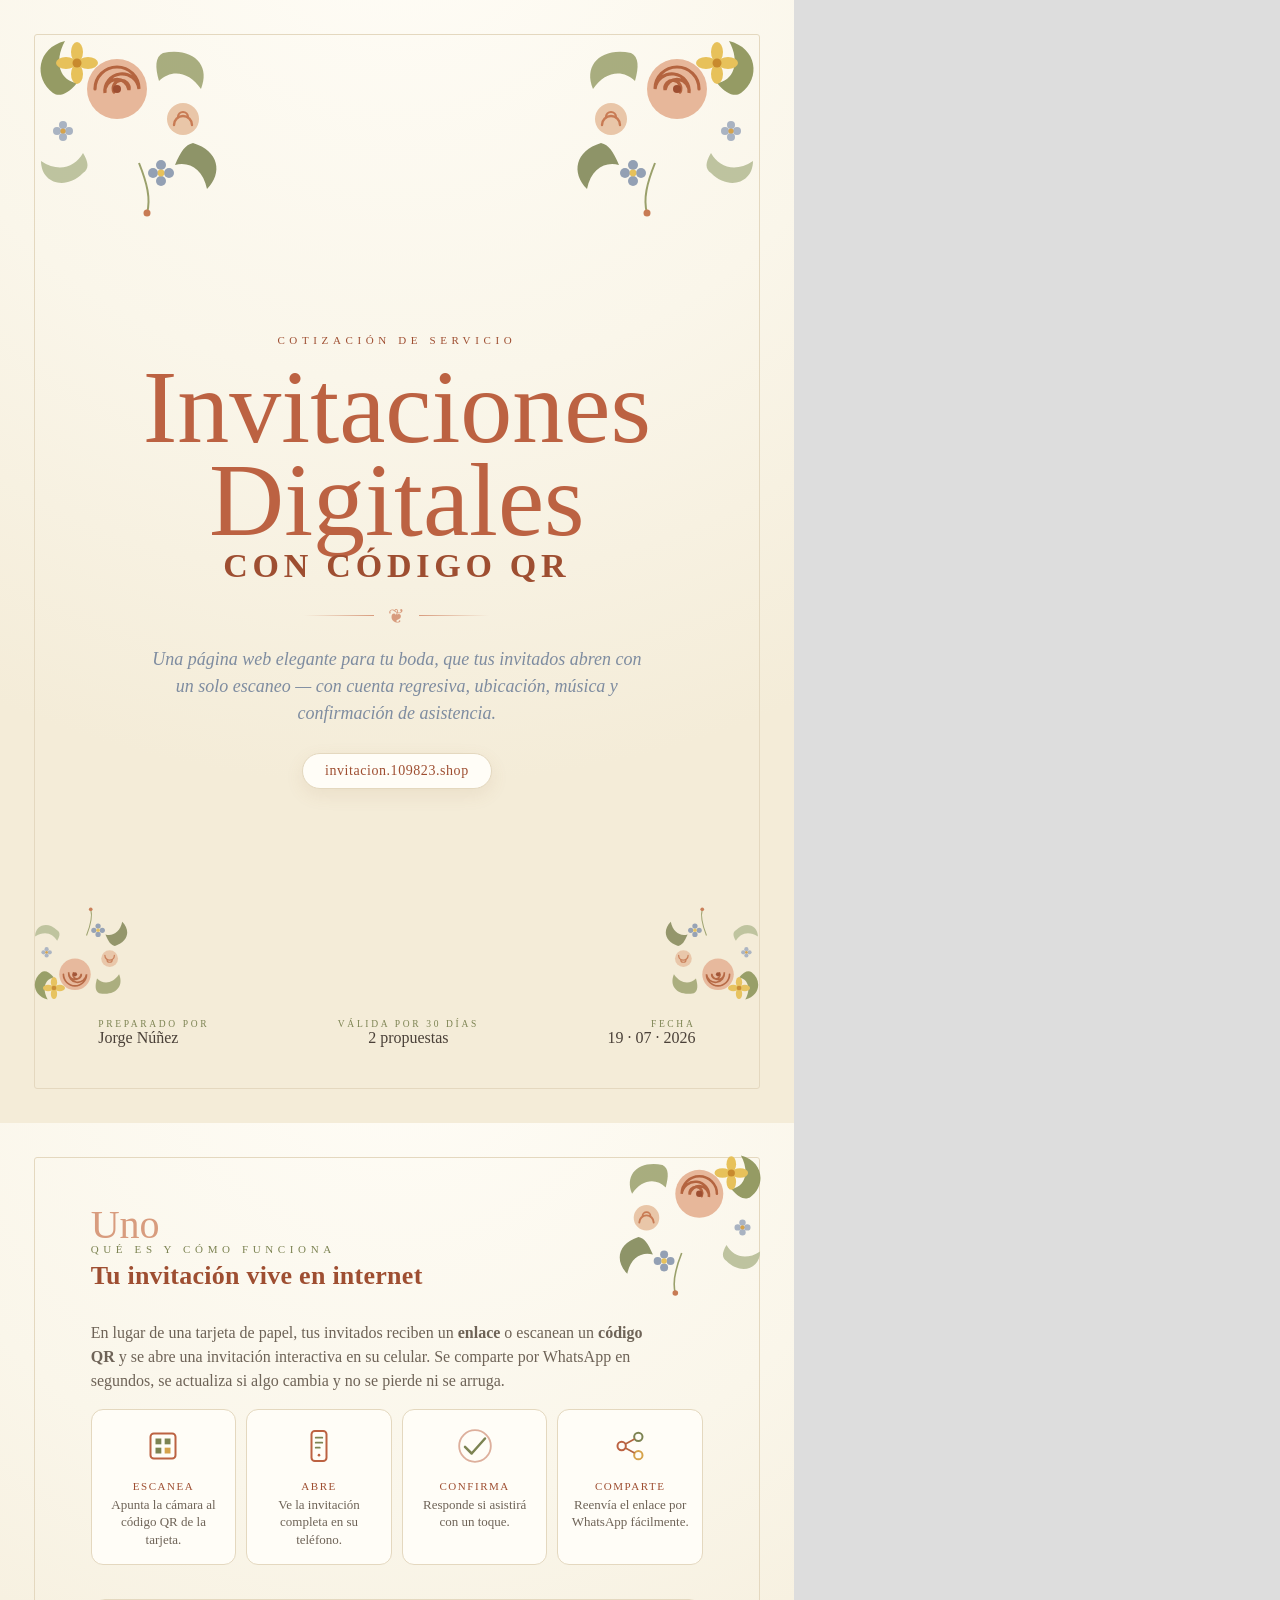
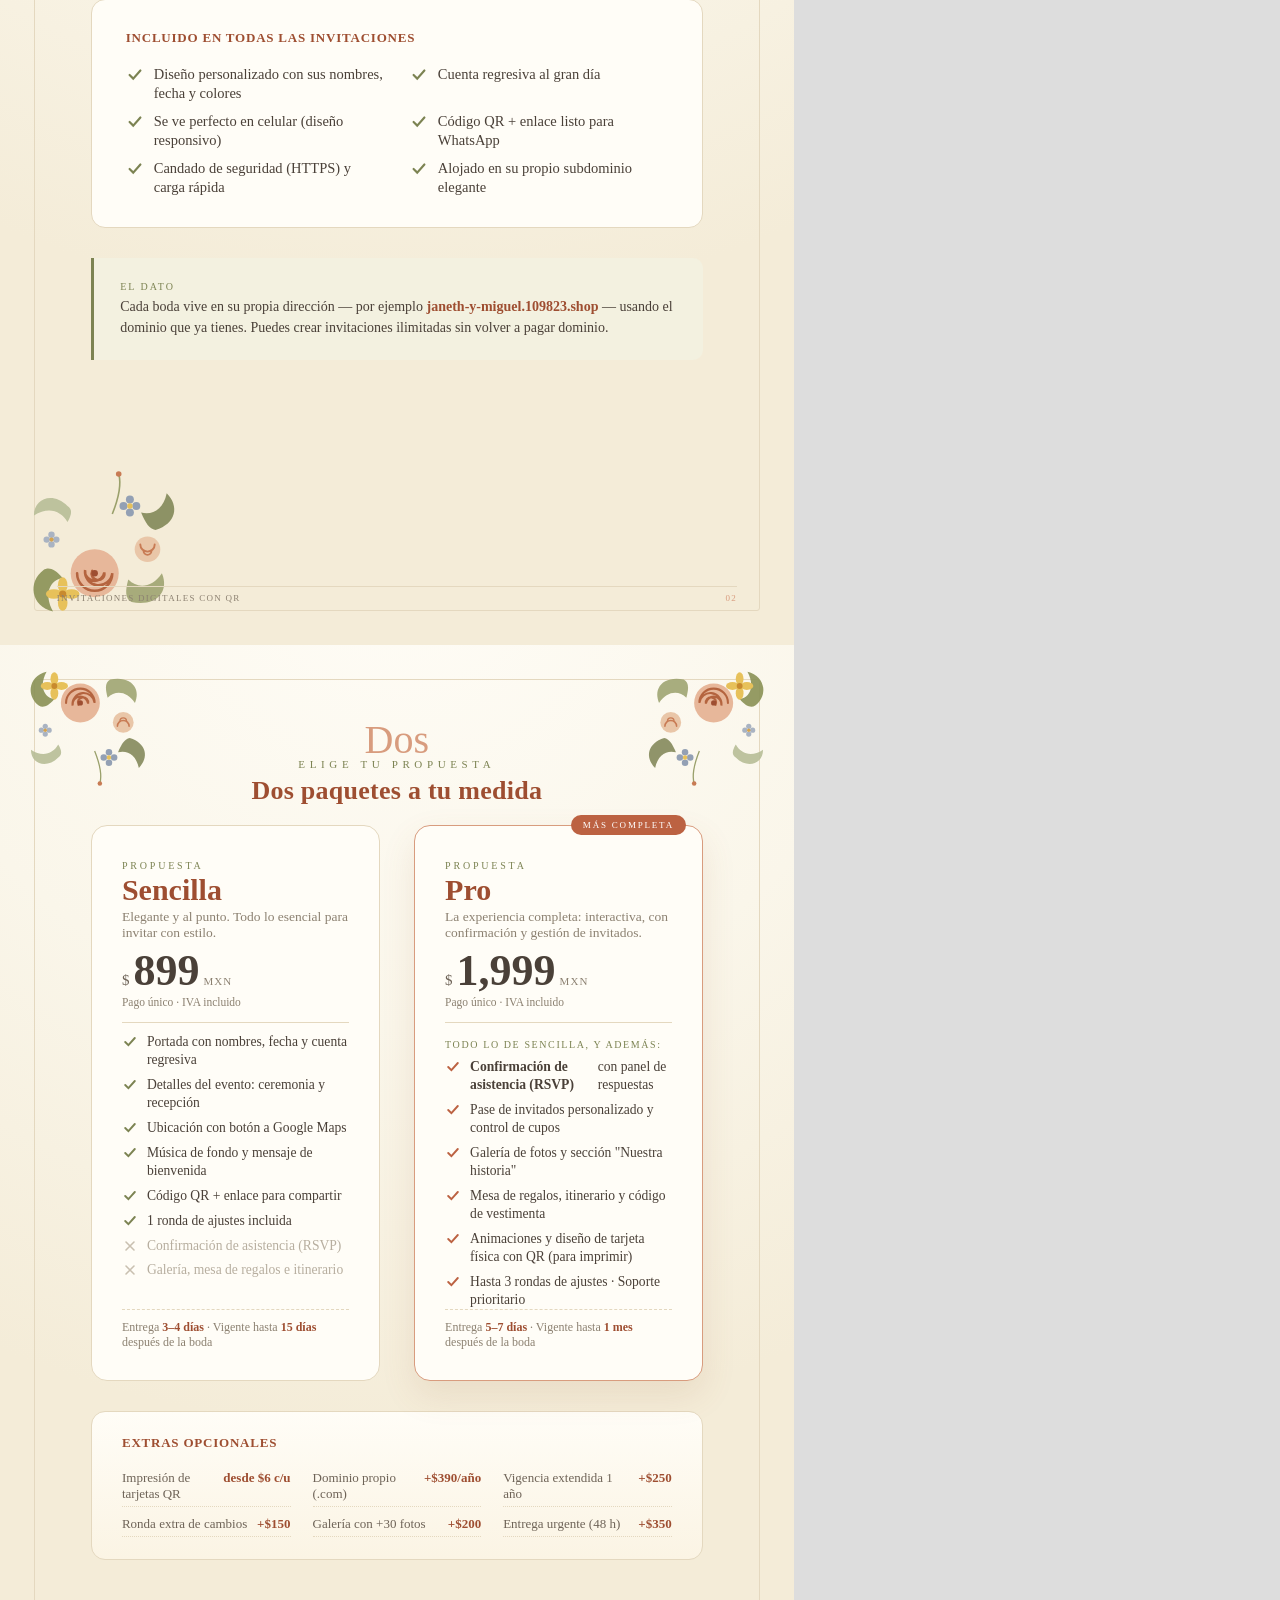
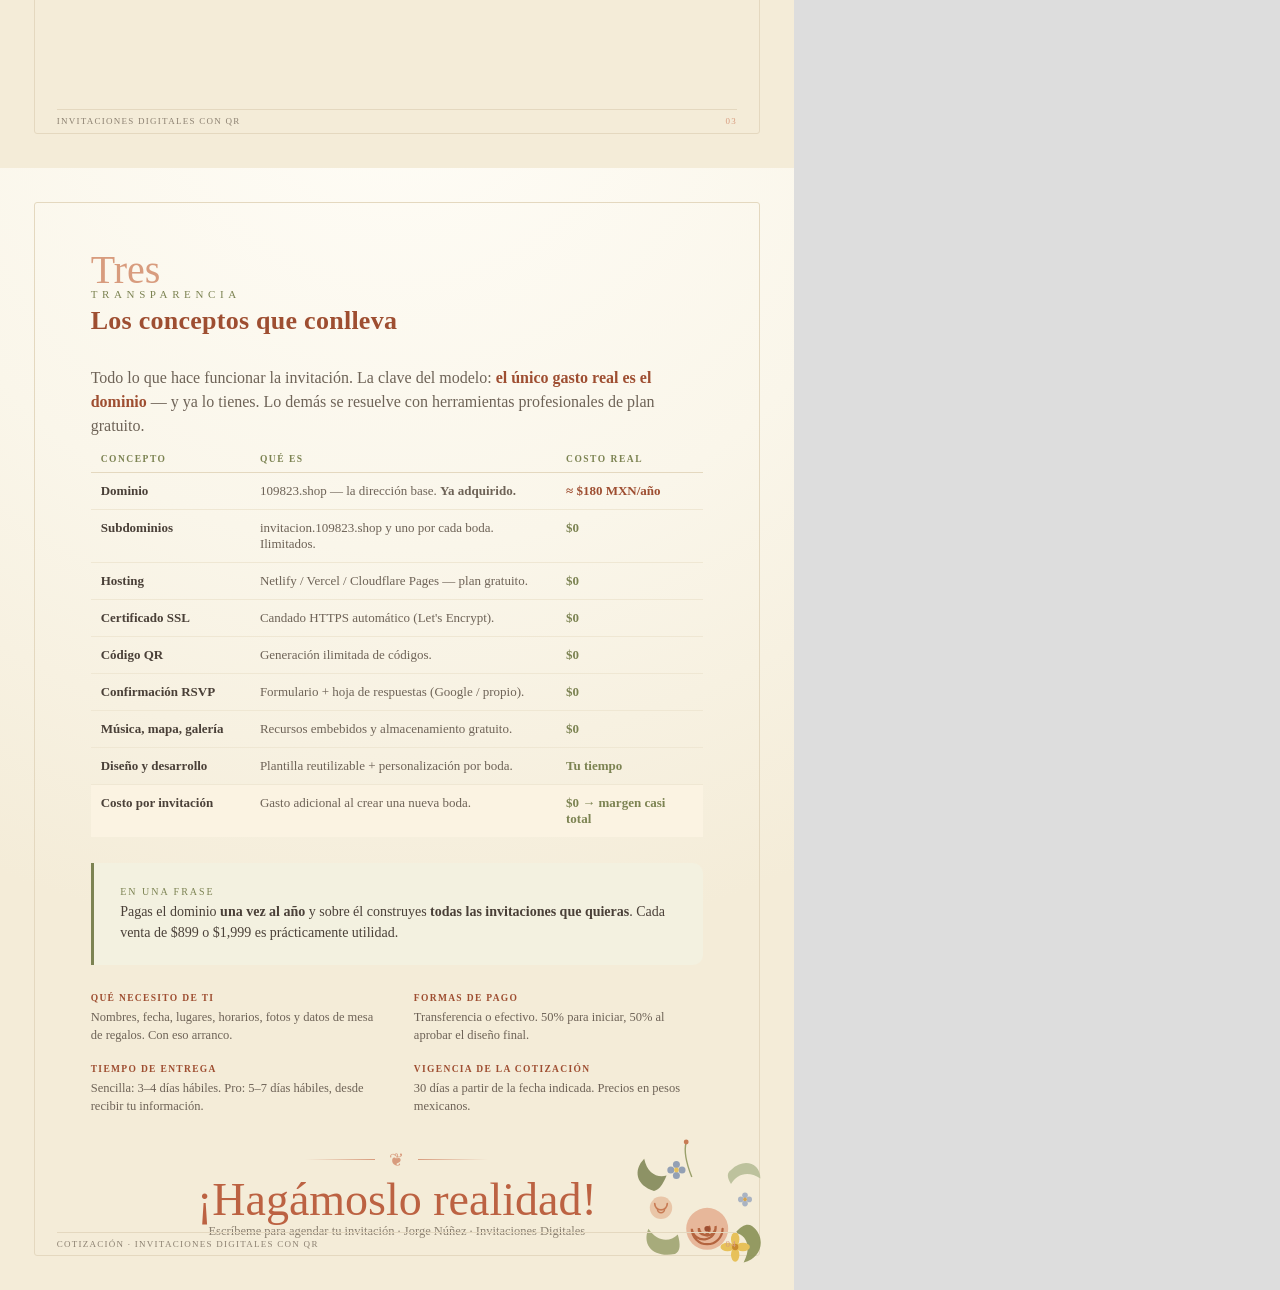
==== fuente/cotizacion.html @ 527956b0 "Cotización de invitaciones digitales con QR (propuestas Sencilla y Pro) PDF de 4 páginas con: portad" ====
<!DOCTYPE html>
<html lang="es">
<head>
<meta charset="utf-8">
<style id="faces">/*FACES*/</style>
<style>
:root{
  --cream:#FAF6EA; --cream2:#F4ECD8; --paper:#FFFDF7;
  --terra:#BC6242; --terra-d:#9E4E31; --terra-soft:#D89C7E;
  --olive:#7C8352; --olive-l:#9AA06B; --sage:#B7BE97;
  --slate:#7E8CA0; --slate-l:#A9B3C2;
  --ink:#4A4038; --ink-soft:#6E6357; --muted:#8C8171;
  --gold:#D6A34B; --line:#E4D8BF;
}
*{box-sizing:border-box; margin:0; padding:0;}
@page{size:A4; margin:0;}
html,body{background:#ddd;}
body{font-family:'Corm',serif; color:var(--ink); -webkit-print-color-adjust:exact; print-color-adjust:exact;}
.page{
  position:relative; width:210mm; height:297mm; overflow:hidden;
  background:
    radial-gradient(120% 80% at 50% -10%, #FFFDF7 0%, var(--cream) 55%, var(--cream2) 100%);
  page-break-after:always;
}
.page:last-child{page-break-after:auto;}
.frame{position:absolute; inset:9mm; border:1px solid var(--line); border-radius:3px;}
.pad{position:absolute; inset:9mm; padding:15mm 15mm;}

/* ---------- typography ---------- */
.script{font-family:'Vibes',cursive; color:var(--terra); line-height:.9;}
.eyebrow{font-family:'Eczar',serif; text-transform:uppercase; letter-spacing:.42em;
  font-size:11px; color:var(--olive); font-weight:400;}
.eyebrow.t{color:var(--terra-d);}
h1.disp{font-family:'Corm',serif; font-weight:600; color:var(--terra-d); line-height:1.02;}
h2{font-family:'Corm',serif; font-weight:600; color:var(--terra-d); font-size:26px; letter-spacing:.01em;}
h3{font-family:'Eczar',serif; font-weight:600; color:var(--ink); font-size:13px; letter-spacing:.06em; text-transform:uppercase;}
p{font-size:16px; line-height:1.5; color:var(--ink-soft);}
.small{font-size:12.5px; color:var(--muted); line-height:1.5;}
.divider{display:flex; align-items:center; justify-content:center; gap:14px; color:var(--terra-soft);}
.divider::before,.divider::after{content:""; height:1px; width:70px; background:linear-gradient(90deg,transparent,var(--terra-soft));}
.divider::after{background:linear-gradient(270deg,transparent,var(--terra-soft));}

/* ---------- cover ---------- */
.cover-inner{position:absolute; inset:0; display:flex; flex-direction:column;
  align-items:center; justify-content:center; text-align:center; padding:0 30mm;}
.url-chip{display:inline-block; font-family:'Eczar',serif; font-size:14px; letter-spacing:.04em;
  color:var(--terra-d); background:var(--paper); border:1px solid var(--line);
  border-radius:40px; padding:9px 22px; box-shadow:0 6px 18px rgba(160,110,70,.10);}
.cover-foot{position:absolute; left:0; right:0; bottom:20mm; display:flex;
  justify-content:space-between; padding:0 26mm; align-items:flex-end;}
.cover-foot .lbl{font-family:'Eczar',serif; font-size:9.5px; letter-spacing:.28em;
  text-transform:uppercase; color:var(--olive);}
.cover-foot .val{font-family:'Corm',serif; font-size:16px; color:var(--ink); font-weight:500;}

/* ---------- section header ---------- */
.hd{display:flex; flex-direction:column; gap:6px; margin-bottom:8mm;}
.hd .num{font-family:'Vibes',cursive; font-size:40px; color:var(--terra-soft); line-height:.6;}

/* steps */
.steps{display:grid; grid-template-columns:repeat(4,1fr); gap:10px; margin-top:4mm;}
.step{background:var(--paper); border:1px solid var(--line); border-radius:12px; padding:16px 12px; text-align:center;}
.step .ic{width:40px;height:40px;margin:0 auto 10px;}
.step .st{font-family:'Eczar',serif; font-size:11px; letter-spacing:.14em; text-transform:uppercase; color:var(--terra-d); margin-bottom:4px;}
.step .sd{font-size:13px; color:var(--ink-soft); line-height:1.35;}

/* feature list */
.always{margin-top:9mm; background:var(--paper); border:1px solid var(--line); border-radius:14px; padding:8mm 9mm;}
.chips{display:grid; grid-template-columns:1fr 1fr; gap:9px 26px; margin-top:5mm;}
.chip{display:flex; gap:10px; align-items:flex-start; font-size:14.5px; color:var(--ink); line-height:1.3;}
.tick{flex:0 0 auto; width:18px; height:18px; margin-top:1px;}

/* ---------- packages ---------- */
.cards{display:grid; grid-template-columns:1fr 1fr; gap:9mm; margin-top:2mm;}
.card{position:relative; background:var(--paper); border:1px solid var(--line); border-radius:16px;
  padding:9mm 8mm 8mm; display:flex; flex-direction:column;}
.card.pro{border-color:var(--terra-soft); box-shadow:0 14px 34px rgba(160,100,60,.12);}
.badge{position:absolute; top:-11px; right:16px; font-family:'Eczar',serif; font-size:9px;
  letter-spacing:.2em; text-transform:uppercase; color:#fff; background:var(--terra);
  padding:5px 12px; border-radius:20px;}
.card .kite{font-family:'Eczar',serif; font-size:10px; letter-spacing:.28em; text-transform:uppercase; color:var(--olive);}
.card .name{font-family:'Corm',serif; font-weight:600; font-size:30px; color:var(--terra-d); margin:2px 0 2px;}
.card .tag{font-size:13.5px; color:var(--muted); min-height:34px;}
.price{display:flex; align-items:baseline; gap:4px; margin:6px 0 3px;}
.price .cur{font-family:'Eczar',serif; font-size:15px; color:var(--ink-soft);}
.price .amt{font-family:'Corm',serif; font-weight:600; font-size:44px; color:var(--ink); line-height:1;}
.price .mx{font-family:'Eczar',serif; font-size:11px; color:var(--muted); letter-spacing:.1em;}
.price-note{font-size:11.5px; color:var(--muted); margin-bottom:8px;}
.hr{height:1px; background:var(--line); margin:6px 0 10px;}
.feat{list-style:none; display:flex; flex-direction:column; gap:7px;}
.feat li{display:flex; gap:9px; font-size:13.6px; color:var(--ink); line-height:1.32; align-items:flex-start;}
.feat li .tick{width:16px;height:16px;margin-top:1px;}
.feat li.dim{color:#B7AE9F;}
.feat li.head{font-family:'Eczar',serif; font-size:10px; letter-spacing:.16em; text-transform:uppercase;
  color:var(--olive); margin-top:5px; display:block;}
.deliver{margin-top:auto; padding-top:10px; font-size:12px; color:var(--muted); border-top:1px dashed var(--line);}
.deliver b{color:var(--terra-d); font-weight:600;}

/* extras */
.extras{margin-top:8mm; background:linear-gradient(180deg,var(--paper),#FBF4E4);
  border:1px solid var(--line); border-radius:14px; padding:6mm 8mm;}
.extras-grid{display:grid; grid-template-columns:repeat(3,1fr); gap:5px 22px; margin-top:4mm;}
.ex{display:flex; justify-content:space-between; gap:8px; font-size:13px; padding:4px 0; border-bottom:1px dotted var(--line);}
.ex span{color:var(--ink-soft);} .ex b{color:var(--terra-d); font-weight:600; white-space:nowrap;}

/* ---------- cost table ---------- */
.tbl{width:100%; border-collapse:collapse; margin-top:4mm; font-size:13px;}
.tbl th{font-family:'Eczar',serif; font-size:9.5px; letter-spacing:.16em; text-transform:uppercase;
  color:var(--olive); text-align:left; padding:0 10px 8px; border-bottom:1.5px solid var(--line);}
.tbl td{padding:10px; border-bottom:1px solid #EFE7D3; vertical-align:top; color:var(--ink-soft);}
.tbl td.c{color:var(--ink); font-family:'Corm',serif; font-weight:600;}
.tbl .free{color:var(--olive); font-weight:600;}
.tbl .cost{color:var(--terra-d); font-weight:600;}
.tbl tr:last-child td{border-bottom:none;}
.tbl tr.total td{border-top:1.5px solid var(--terra-soft); background:#FBF3E2;}

.callout{margin-top:7mm; background:#F3F1E0; border-left:3px solid var(--olive); border-radius:0 10px 10px 0;
  padding:6mm 7mm;}
.callout .k{font-family:'Eczar',serif; font-size:10px; letter-spacing:.2em; text-transform:uppercase; color:var(--olive); margin-bottom:4px;}
.callout p{font-size:14px; color:var(--ink);}

.terms{display:grid; grid-template-columns:1fr 1fr; gap:5mm 9mm; margin-top:7mm;}
.term{font-size:12.5px; color:var(--ink-soft); line-height:1.45;}
.term b{font-family:'Eczar',serif; font-size:9.5px; letter-spacing:.14em; text-transform:uppercase; color:var(--terra-d); display:block; margin-bottom:2px;}

.foot{position:absolute; left:15mm; right:15mm; bottom:11mm; display:flex; justify-content:space-between;
  align-items:center; border-top:1px solid var(--line); padding-top:6px;
  font-family:'Eczar',serif; font-size:9px; letter-spacing:.14em; text-transform:uppercase; color:var(--muted);}
.pagenum{color:var(--terra-soft);}
</style>
</head>
<body>

<!-- ============ SVG DEFS (florals) ============ -->
<svg width="0" height="0" style="position:absolute"><defs>
  <g id="cluster">
    <!-- leaves -->
    <path d="M10 70 C-10 55 -6 25 22 18 C10 40 18 58 34 60 C24 72 16 74 10 70Z" fill="#8A9256" opacity=".9"/>
    <path d="M120 30 C150 24 168 42 158 66 C146 48 128 46 116 58 C112 44 112 34 120 30Z" fill="#9AA06B" opacity=".85"/>
    <path d="M150 120 C176 128 180 150 164 166 C160 146 146 138 132 142 C138 128 142 122 150 120Z" fill="#7C8352" opacity=".85"/>
    <path d="M40 150 C22 168 -2 160 -2 138 C16 150 32 144 40 130 C46 140 46 146 40 150Z" fill="#B7BE97" opacity=".9"/>
    <!-- terracotta rose (spiral) -->
    <g transform="translate(74 66)">
      <circle r="30" fill="#E7B79A"/>
      <path d="M0 0 m-22 0 a22 22 0 1 1 44 0 a17 17 0 1 0 -34 4 a12 12 0 1 1 24 -3 a8 8 0 1 0 -15 2"
        fill="none" stroke="#B4643F" stroke-width="3.2" stroke-linecap="round"/>
      <circle r="4" fill="#9E4E31"/>
    </g>
    <!-- peach bud -->
    <g transform="translate(140 96)">
      <circle r="16" fill="#E9C6A8"/>
      <path d="M-9 6 a9 9 0 0 1 18 0" fill="none" stroke="#C87B54" stroke-width="2.4" stroke-linecap="round"/>
      <path d="M-5 -2 a5 5 0 0 1 10 0" fill="none" stroke="#C87B54" stroke-width="2.2" stroke-linecap="round"/>
    </g>
    <!-- small yellow blossom -->
    <g transform="translate(34 40)">
      <g fill="#E7C15A">
        <ellipse rx="6" ry="10" cy="-11"/><ellipse rx="6" ry="10" cy="11"/>
        <ellipse rx="10" ry="6" cx="-11"/><ellipse rx="10" ry="6" cx="11"/>
      </g><circle r="4.5" fill="#C88A2E"/>
    </g>
    <!-- slate-blue forget-me-nots -->
    <g transform="translate(118 150)" fill="#93A0B4">
      <circle r="5" cx="-8"/><circle r="5" cx="8"/><circle r="5" cy="-8"/><circle r="5" cy="8"/>
      <circle r="3.4" fill="#E7C15A"/>
    </g>
    <g transform="translate(20 108)" fill="#A9B3C2">
      <circle r="4" cx="-6"/><circle r="4" cx="6"/><circle r="4" cy="-6"/><circle r="4" cy="6"/>
      <circle r="2.6" fill="#D6A34B"/>
    </g>
    <!-- sprig -->
    <path d="M96 140 C104 160 108 176 104 190" fill="none" stroke="#9AA06B" stroke-width="2"/>
    <circle cx="104" cy="190" r="3.5" fill="#C87B54"/>
  </g>
</defs></svg>

<!-- ================= PAGE 1 : COVER ================= -->
<div class="page">
  <div class="frame"></div>
  <!-- corner clusters -->
  <svg style="position:absolute; top:6mm; left:6mm" width="230" height="200" viewBox="0 0 190 200"><use href="#cluster"/></svg>
  <svg style="position:absolute; top:6mm; right:6mm; transform:scaleX(-1)" width="230" height="200" viewBox="0 0 190 200"><use href="#cluster"/></svg>
  <svg style="position:absolute; bottom:30mm; left:7mm; transform:scaleY(-1)" width="120" height="105" viewBox="0 0 190 200" opacity=".95"><use href="#cluster"/></svg>
  <svg style="position:absolute; bottom:30mm; right:7mm; transform:scale(-1,-1)" width="120" height="105" viewBox="0 0 190 200" opacity=".95"><use href="#cluster"/></svg>

  <div class="cover-inner">
    <div class="eyebrow t">Cotización de Servicio</div>
    <div style="height:14px"></div>
    <div class="script" style="font-size:104px">Invitaciones Digitales</div>
    <h1 class="disp" style="font-size:34px; letter-spacing:.14em; margin-top:2px">CON CÓDIGO&nbsp;QR</h1>
    <div style="height:20px"></div>
    <div class="divider"><span style="font-size:20px">❦</span></div>
    <div style="height:18px"></div>
    <p style="max-width:135mm; font-size:18px; color:var(--slate); font-style:italic">
      Una página web elegante para tu boda, que tus invitados abren con un solo
      escaneo — con cuenta regresiva, ubicación, música y confirmación de asistencia.</p>
    <div style="height:26px"></div>
    <div class="url-chip">invitacion.109823.shop</div>
  </div>

  <div class="cover-foot">
    <div>
      <div class="lbl">Preparado por</div>
      <div class="val">Jorge Núñez</div>
    </div>
    <div style="text-align:center">
      <div class="lbl">Válida por 30 días</div>
      <div class="val">2 propuestas</div>
    </div>
    <div style="text-align:right">
      <div class="lbl">Fecha</div>
      <div class="val">19 · 07 · 2026</div>
    </div>
  </div>
</div>

<!-- ================= PAGE 2 : QUÉ ES / CÓMO FUNCIONA ================= -->
<div class="page">
  <div class="frame"></div>
  <svg style="position:absolute; top:5mm; right:5mm; transform:scaleX(-1)" width="185" height="160" viewBox="0 0 190 200"><use href="#cluster"/></svg>
  <svg style="position:absolute; bottom:5mm; left:5mm; transform:scaleY(-1)" width="185" height="160" viewBox="0 0 190 200"><use href="#cluster"/></svg>
  <div class="pad">
    <div class="hd">
      <span class="num">Uno</span>
      <div class="eyebrow">Qué es y cómo funciona</div>
      <h2>Tu invitación vive en internet</h2>
    </div>
    <p style="max-width:150mm">
      En lugar de una tarjeta de papel, tus invitados reciben un <b>enlace</b> o escanean un
      <b>código QR</b> y se abre una invitación interactiva en su celular. Se comparte por WhatsApp
      en segundos, se actualiza si algo cambia y no se pierde ni se arruga.</p>

    <div class="steps">
      <div class="step">
        <svg class="ic" viewBox="0 0 48 48" fill="none"><rect x="9" y="9" width="30" height="30" rx="4" stroke="#BC6242" stroke-width="2.4"/><rect x="15" y="15" width="7" height="7" fill="#7C8352"/><rect x="26" y="15" width="7" height="7" fill="#7C8352"/><rect x="15" y="26" width="7" height="7" fill="#7C8352"/><rect x="26" y="26" width="7" height="7" fill="#D6A34B"/></svg>
        <div class="st">Escanea</div>
        <div class="sd">Apunta la cámara al código QR de la tarjeta.</div>
      </div>
      <div class="step">
        <svg class="ic" viewBox="0 0 48 48" fill="none"><rect x="15" y="6" width="18" height="36" rx="4" stroke="#BC6242" stroke-width="2.4"/><path d="M20 14h8M20 20h8M20 26h5" stroke="#7C8352" stroke-width="2" stroke-linecap="round"/><circle cx="24" cy="35" r="1.6" fill="#BC6242"/></svg>
        <div class="st">Abre</div>
        <div class="sd">Ve la invitación completa en su teléfono.</div>
      </div>
      <div class="step">
        <svg class="ic" viewBox="0 0 48 48" fill="none"><path d="M12 25l8 8 16-18" stroke="#7C8352" stroke-width="3" stroke-linecap="round" stroke-linejoin="round"/><circle cx="24" cy="24" r="19" stroke="#BC6242" stroke-width="2.2" opacity=".5"/></svg>
        <div class="st">Confirma</div>
        <div class="sd">Responde si asistirá con un toque.</div>
      </div>
      <div class="step">
        <svg class="ic" viewBox="0 0 48 48" fill="none"><circle cx="14" cy="24" r="5" stroke="#BC6242" stroke-width="2.4"/><circle cx="34" cy="13" r="5" stroke="#7C8352" stroke-width="2.4"/><circle cx="34" cy="35" r="5" stroke="#D6A34B" stroke-width="2.4"/><path d="M18.5 21.5l11-6M18.5 26.5l11 6" stroke="#B4643F" stroke-width="2"/></svg>
        <div class="st">Comparte</div>
        <div class="sd">Reenvía el enlace por WhatsApp fácilmente.</div>
      </div>
    </div>

    <div class="always">
      <h3 style="color:var(--terra-d)">Incluido en todas las invitaciones</h3>
      <div class="chips">
        <div class="chip"><svg class="tick" viewBox="0 0 20 20"><path d="M4 10l4 4 8-9" stroke="#7C8352" stroke-width="2.4" fill="none" stroke-linecap="round"/></svg>Diseño personalizado con sus nombres, fecha y colores</div>
        <div class="chip"><svg class="tick" viewBox="0 0 20 20"><path d="M4 10l4 4 8-9" stroke="#7C8352" stroke-width="2.4" fill="none" stroke-linecap="round"/></svg>Cuenta regresiva al gran día</div>
        <div class="chip"><svg class="tick" viewBox="0 0 20 20"><path d="M4 10l4 4 8-9" stroke="#7C8352" stroke-width="2.4" fill="none" stroke-linecap="round"/></svg>Se ve perfecto en celular (diseño responsivo)</div>
        <div class="chip"><svg class="tick" viewBox="0 0 20 20"><path d="M4 10l4 4 8-9" stroke="#7C8352" stroke-width="2.4" fill="none" stroke-linecap="round"/></svg>Código QR + enlace listo para WhatsApp</div>
        <div class="chip"><svg class="tick" viewBox="0 0 20 20"><path d="M4 10l4 4 8-9" stroke="#7C8352" stroke-width="2.4" fill="none" stroke-linecap="round"/></svg>Candado de seguridad (HTTPS) y carga rápida</div>
        <div class="chip"><svg class="tick" viewBox="0 0 20 20"><path d="M4 10l4 4 8-9" stroke="#7C8352" stroke-width="2.4" fill="none" stroke-linecap="round"/></svg>Alojado en su propio subdominio elegante</div>
      </div>
    </div>

    <div class="callout" style="margin-top:8mm">
      <div class="k">El dato</div>
      <p>Cada boda vive en su propia dirección — por ejemplo
      <b style="color:var(--terra-d)">janeth-y-miguel.109823.shop</b> — usando el dominio que ya tienes.
      Puedes crear invitaciones ilimitadas sin volver a pagar dominio.</p>
    </div>
  </div>
  <div class="foot"><span>Invitaciones Digitales con QR</span><span class="pagenum">02</span></div>
</div>

<!-- ================= PAGE 3 : PAQUETES ================= -->
<div class="page">
  <div class="frame"></div>
  <svg style="position:absolute; top:4mm; left:5mm" width="150" height="130" viewBox="0 0 190 200"><use href="#cluster"/></svg>
  <svg style="position:absolute; top:4mm; right:5mm; transform:scaleX(-1)" width="150" height="130" viewBox="0 0 190 200"><use href="#cluster"/></svg>
  <div class="pad" style="padding-top:13mm">
    <div class="hd" style="text-align:center; align-items:center; margin-bottom:5mm">
      <span class="num">Dos</span>
      <div class="eyebrow">Elige tu propuesta</div>
      <h2>Dos paquetes a tu medida</h2>
    </div>

    <div class="cards">
      <!-- SENCILLA -->
      <div class="card">
        <div class="kite">Propuesta</div>
        <div class="name">Sencilla</div>
        <div class="tag">Elegante y al punto. Todo lo esencial para invitar con estilo.</div>
        <div class="price"><span class="cur">$</span><span class="amt">899</span><span class="mx">MXN</span></div>
        <div class="price-note">Pago único · IVA incluido</div>
        <div class="hr"></div>
        <ul class="feat">
          <li><svg class="tick" viewBox="0 0 20 20"><path d="M4 10l4 4 8-9" stroke="#7C8352" stroke-width="2.4" fill="none" stroke-linecap="round"/></svg>Portada con nombres, fecha y cuenta regresiva</li>
          <li><svg class="tick" viewBox="0 0 20 20"><path d="M4 10l4 4 8-9" stroke="#7C8352" stroke-width="2.4" fill="none" stroke-linecap="round"/></svg>Detalles del evento: ceremonia y recepción</li>
          <li><svg class="tick" viewBox="0 0 20 20"><path d="M4 10l4 4 8-9" stroke="#7C8352" stroke-width="2.4" fill="none" stroke-linecap="round"/></svg>Ubicación con botón a Google Maps</li>
          <li><svg class="tick" viewBox="0 0 20 20"><path d="M4 10l4 4 8-9" stroke="#7C8352" stroke-width="2.4" fill="none" stroke-linecap="round"/></svg>Música de fondo y mensaje de bienvenida</li>
          <li><svg class="tick" viewBox="0 0 20 20"><path d="M4 10l4 4 8-9" stroke="#7C8352" stroke-width="2.4" fill="none" stroke-linecap="round"/></svg>Código QR + enlace para compartir</li>
          <li><svg class="tick" viewBox="0 0 20 20"><path d="M4 10l4 4 8-9" stroke="#7C8352" stroke-width="2.4" fill="none" stroke-linecap="round"/></svg>1 ronda de ajustes incluida</li>
          <li class="dim"><svg class="tick" viewBox="0 0 20 20"><path d="M5 5l10 10M15 5L5 15" stroke="#C9C0B0" stroke-width="2" stroke-linecap="round"/></svg>Confirmación de asistencia (RSVP)</li>
          <li class="dim"><svg class="tick" viewBox="0 0 20 20"><path d="M5 5l10 10M15 5L5 15" stroke="#C9C0B0" stroke-width="2" stroke-linecap="round"/></svg>Galería, mesa de regalos e itinerario</li>
        </ul>
        <div class="deliver">Entrega <b>3–4 días</b> · Vigente hasta <b>15 días</b> después de la boda</div>
      </div>

      <!-- PRO -->
      <div class="card pro">
        <div class="badge">Más completa</div>
        <div class="kite">Propuesta</div>
        <div class="name">Pro</div>
        <div class="tag">La experiencia completa: interactiva, con confirmación y gestión de invitados.</div>
        <div class="price"><span class="cur">$</span><span class="amt">1,999</span><span class="mx">MXN</span></div>
        <div class="price-note">Pago único · IVA incluido</div>
        <div class="hr"></div>
        <ul class="feat">
          <li class="head">Todo lo de Sencilla, y además:</li>
          <li><svg class="tick" viewBox="0 0 20 20"><path d="M4 10l4 4 8-9" stroke="#BC6242" stroke-width="2.4" fill="none" stroke-linecap="round"/></svg><b>Confirmación de asistencia (RSVP)</b> con panel de respuestas</li>
          <li><svg class="tick" viewBox="0 0 20 20"><path d="M4 10l4 4 8-9" stroke="#BC6242" stroke-width="2.4" fill="none" stroke-linecap="round"/></svg>Pase de invitados personalizado y control de cupos</li>
          <li><svg class="tick" viewBox="0 0 20 20"><path d="M4 10l4 4 8-9" stroke="#BC6242" stroke-width="2.4" fill="none" stroke-linecap="round"/></svg>Galería de fotos y sección "Nuestra historia"</li>
          <li><svg class="tick" viewBox="0 0 20 20"><path d="M4 10l4 4 8-9" stroke="#BC6242" stroke-width="2.4" fill="none" stroke-linecap="round"/></svg>Mesa de regalos, itinerario y código de vestimenta</li>
          <li><svg class="tick" viewBox="0 0 20 20"><path d="M4 10l4 4 8-9" stroke="#BC6242" stroke-width="2.4" fill="none" stroke-linecap="round"/></svg>Animaciones y diseño de tarjeta física con QR (para imprimir)</li>
          <li><svg class="tick" viewBox="0 0 20 20"><path d="M4 10l4 4 8-9" stroke="#BC6242" stroke-width="2.4" fill="none" stroke-linecap="round"/></svg>Hasta 3 rondas de ajustes · Soporte prioritario</li>
        </ul>
        <div class="deliver">Entrega <b>5–7 días</b> · Vigente hasta <b>1 mes</b> después de la boda</div>
      </div>
    </div>

    <div class="extras">
      <h3 style="color:var(--terra-d)">Extras opcionales</h3>
      <div class="extras-grid">
        <div class="ex"><span>Impresión de tarjetas QR</span><b>desde $6 c/u</b></div>
        <div class="ex"><span>Dominio propio (.com)</span><b>+$390/año</b></div>
        <div class="ex"><span>Vigencia extendida 1 año</span><b>+$250</b></div>
        <div class="ex"><span>Ronda extra de cambios</span><b>+$150</b></div>
        <div class="ex"><span>Galería con +30 fotos</span><b>+$200</b></div>
        <div class="ex"><span>Entrega urgente (48 h)</span><b>+$350</b></div>
      </div>
    </div>
  </div>
  <div class="foot"><span>Invitaciones Digitales con QR</span><span class="pagenum">03</span></div>
</div>

<!-- ================= PAGE 4 : CONCEPTOS / COSTOS + CONDICIONES ================= -->
<div class="page">
  <div class="frame"></div>
  <svg style="position:absolute; bottom:4mm; right:5mm; transform:scale(-1,-1)" width="165" height="140" viewBox="0 0 190 200"><use href="#cluster"/></svg>
  <div class="pad">
    <div class="hd">
      <span class="num">Tres</span>
      <div class="eyebrow">Transparencia</div>
      <h2>Los conceptos que conlleva</h2>
    </div>
    <p style="max-width:155mm; margin-bottom:2mm">
      Todo lo que hace funcionar la invitación. La clave del modelo:
      <b style="color:var(--terra-d)">el único gasto real es el dominio</b> — y ya lo tienes.
      Lo demás se resuelve con herramientas profesionales de plan gratuito.</p>

    <table class="tbl">
      <thead><tr><th style="width:26%">Concepto</th><th style="width:50%">Qué es</th><th style="width:24%">Costo real</th></tr></thead>
      <tbody>
        <tr><td class="c">Dominio</td><td>109823.shop — la dirección base. <b>Ya adquirido.</b></td><td class="cost">≈ $180 MXN/año</td></tr>
        <tr><td class="c">Subdominios</td><td>invitacion.109823.shop y uno por cada boda. Ilimitados.</td><td class="free">$0</td></tr>
        <tr><td class="c">Hosting</td><td>Netlify / Vercel / Cloudflare Pages — plan gratuito.</td><td class="free">$0</td></tr>
        <tr><td class="c">Certificado SSL</td><td>Candado HTTPS automático (Let's Encrypt).</td><td class="free">$0</td></tr>
        <tr><td class="c">Código QR</td><td>Generación ilimitada de códigos.</td><td class="free">$0</td></tr>
        <tr><td class="c">Confirmación RSVP</td><td>Formulario + hoja de respuestas (Google / propio).</td><td class="free">$0</td></tr>
        <tr><td class="c">Música, mapa, galería</td><td>Recursos embebidos y almacenamiento gratuito.</td><td class="free">$0</td></tr>
        <tr><td class="c">Diseño y desarrollo</td><td>Plantilla reutilizable + personalización por boda.</td><td class="free">Tu tiempo</td></tr>
        <tr class="total"><td class="c">Costo por invitación</td><td>Gasto adicional al crear una nueva boda.</td><td class="free">$0 → margen casi total</td></tr>
      </tbody>
    </table>

    <div class="callout">
      <div class="k">En una frase</div>
      <p>Pagas el dominio <b>una vez al año</b> y sobre él construyes <b>todas las invitaciones que quieras</b>.
      Cada venta de $899 o $1,999 es prácticamente utilidad.</p>
    </div>

    <div class="terms">
      <div class="term"><b>Qué necesito de ti</b>Nombres, fecha, lugares, horarios, fotos y datos de mesa de regalos. Con eso arranco.</div>
      <div class="term"><b>Formas de pago</b>Transferencia o efectivo. 50% para iniciar, 50% al aprobar el diseño final.</div>
      <div class="term"><b>Tiempo de entrega</b>Sencilla: 3–4 días hábiles. Pro: 5–7 días hábiles, desde recibir tu información.</div>
      <div class="term"><b>Vigencia de la cotización</b>30 días a partir de la fecha indicada. Precios en pesos mexicanos.</div>
    </div>

    <div style="text-align:center; margin-top:9mm">
      <div class="divider"><span style="font-size:18px">❦</span></div>
      <div class="script" style="font-size:46px; margin-top:8px">¡Hagámoslo realidad!</div>
      <p class="small" style="margin-top:2px">Escríbeme para agendar tu invitación · Jorge Núñez · Invitaciones Digitales</p>
    </div>
  </div>
  <div class="foot"><span>Cotización · Invitaciones Digitales con QR</span><span class="pagenum">04</span></div>
</div>

</body>
</html>
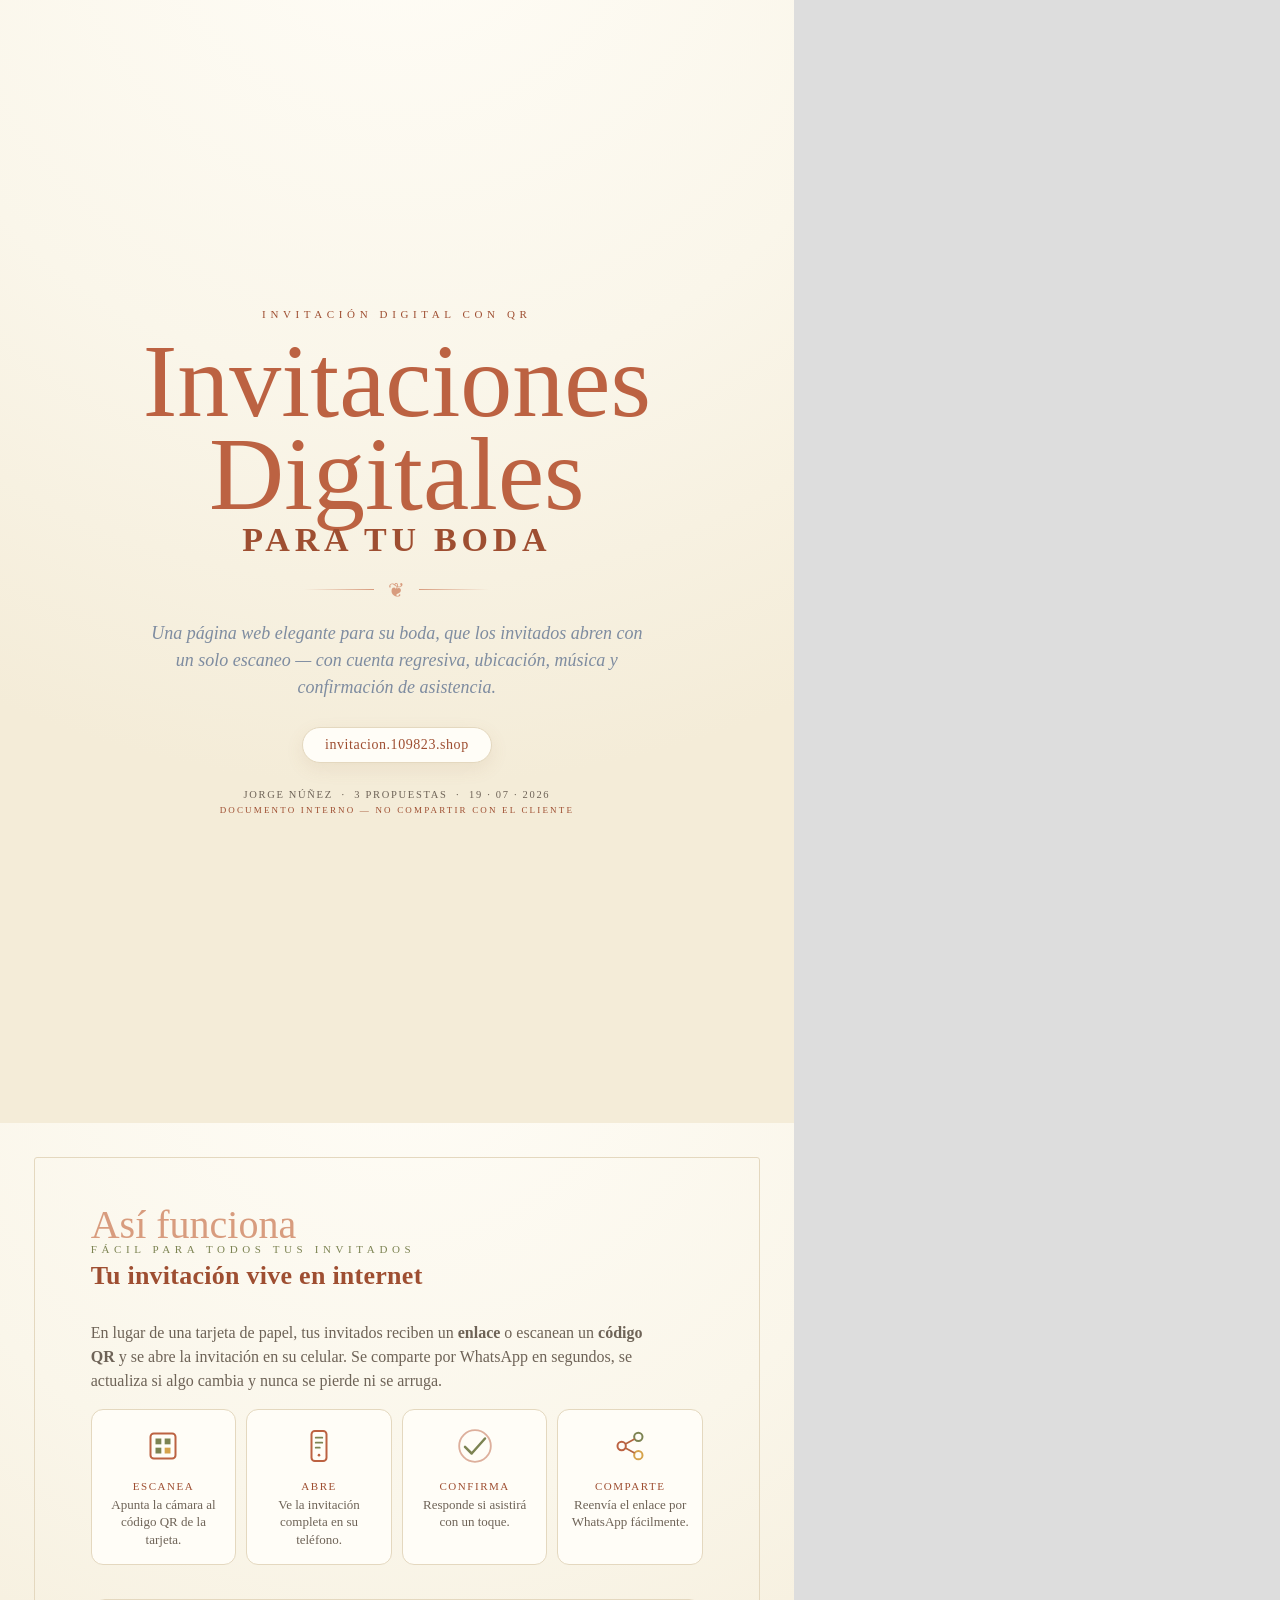
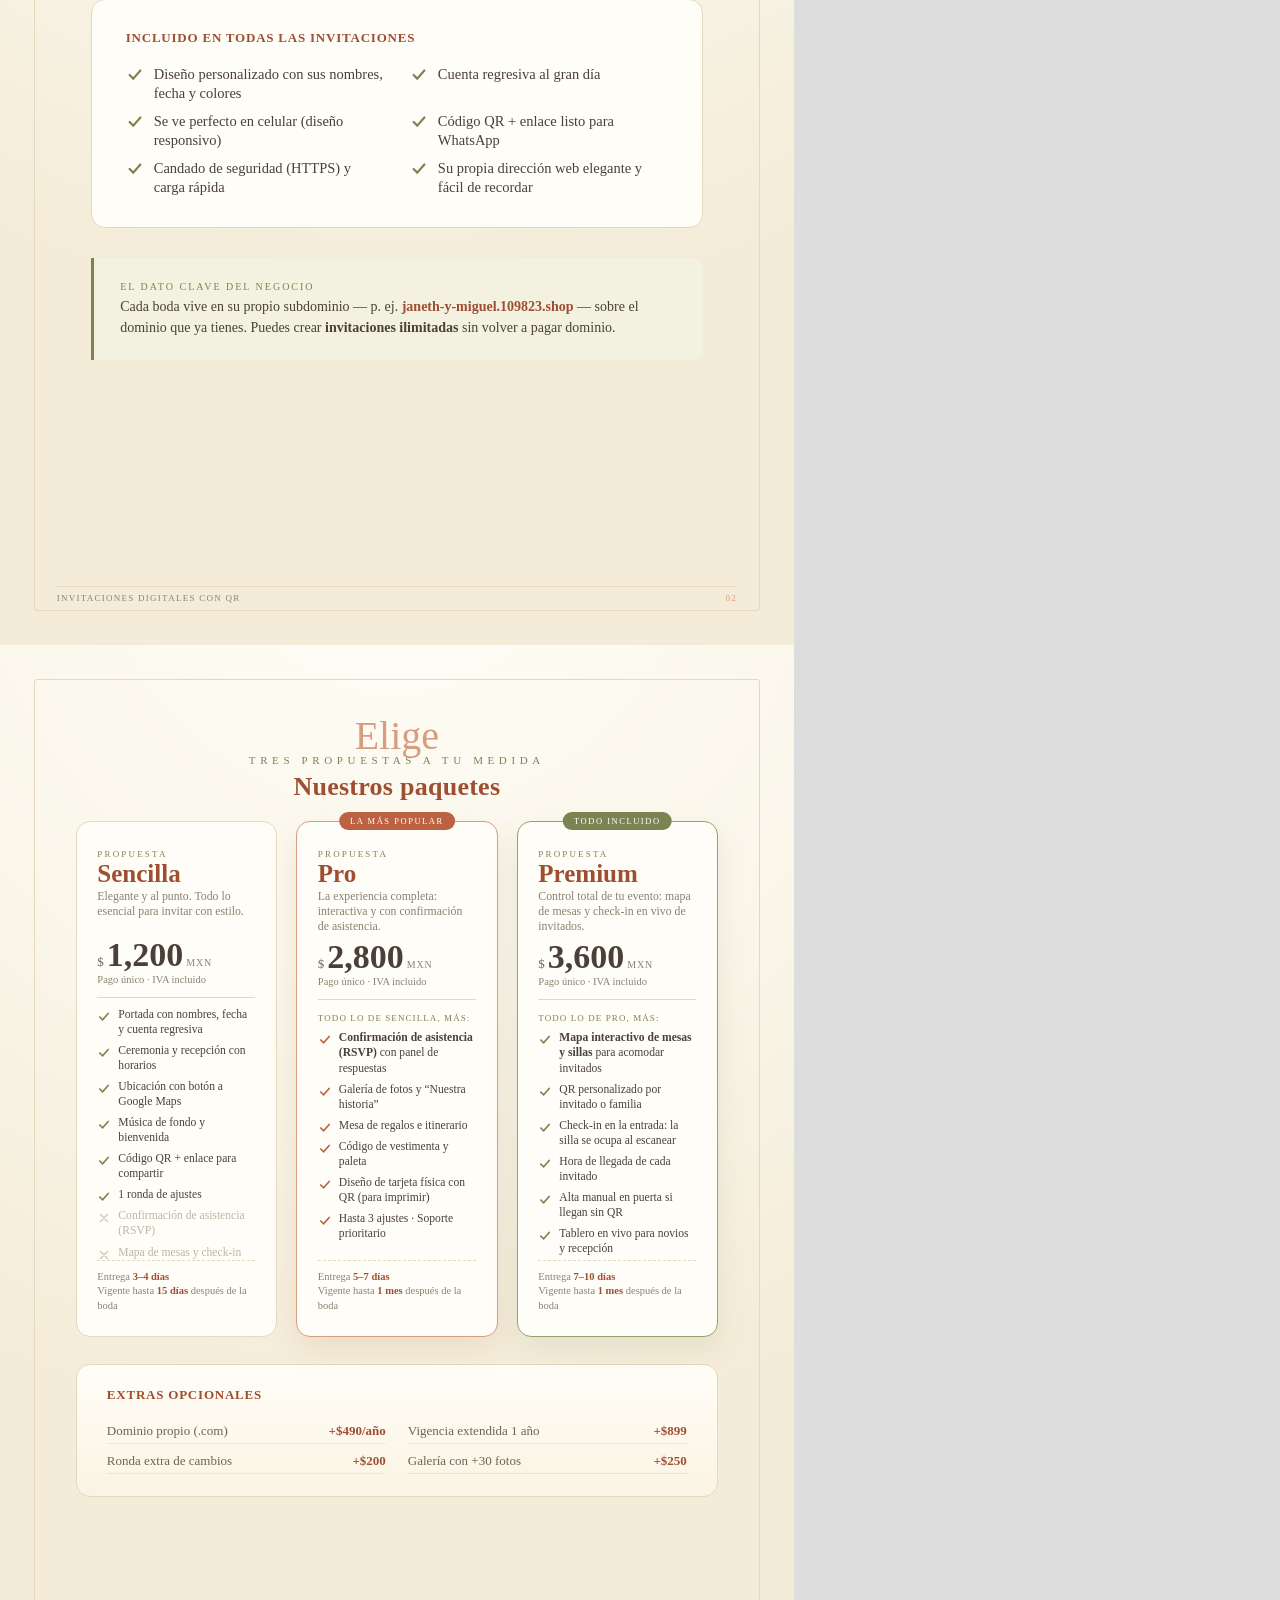
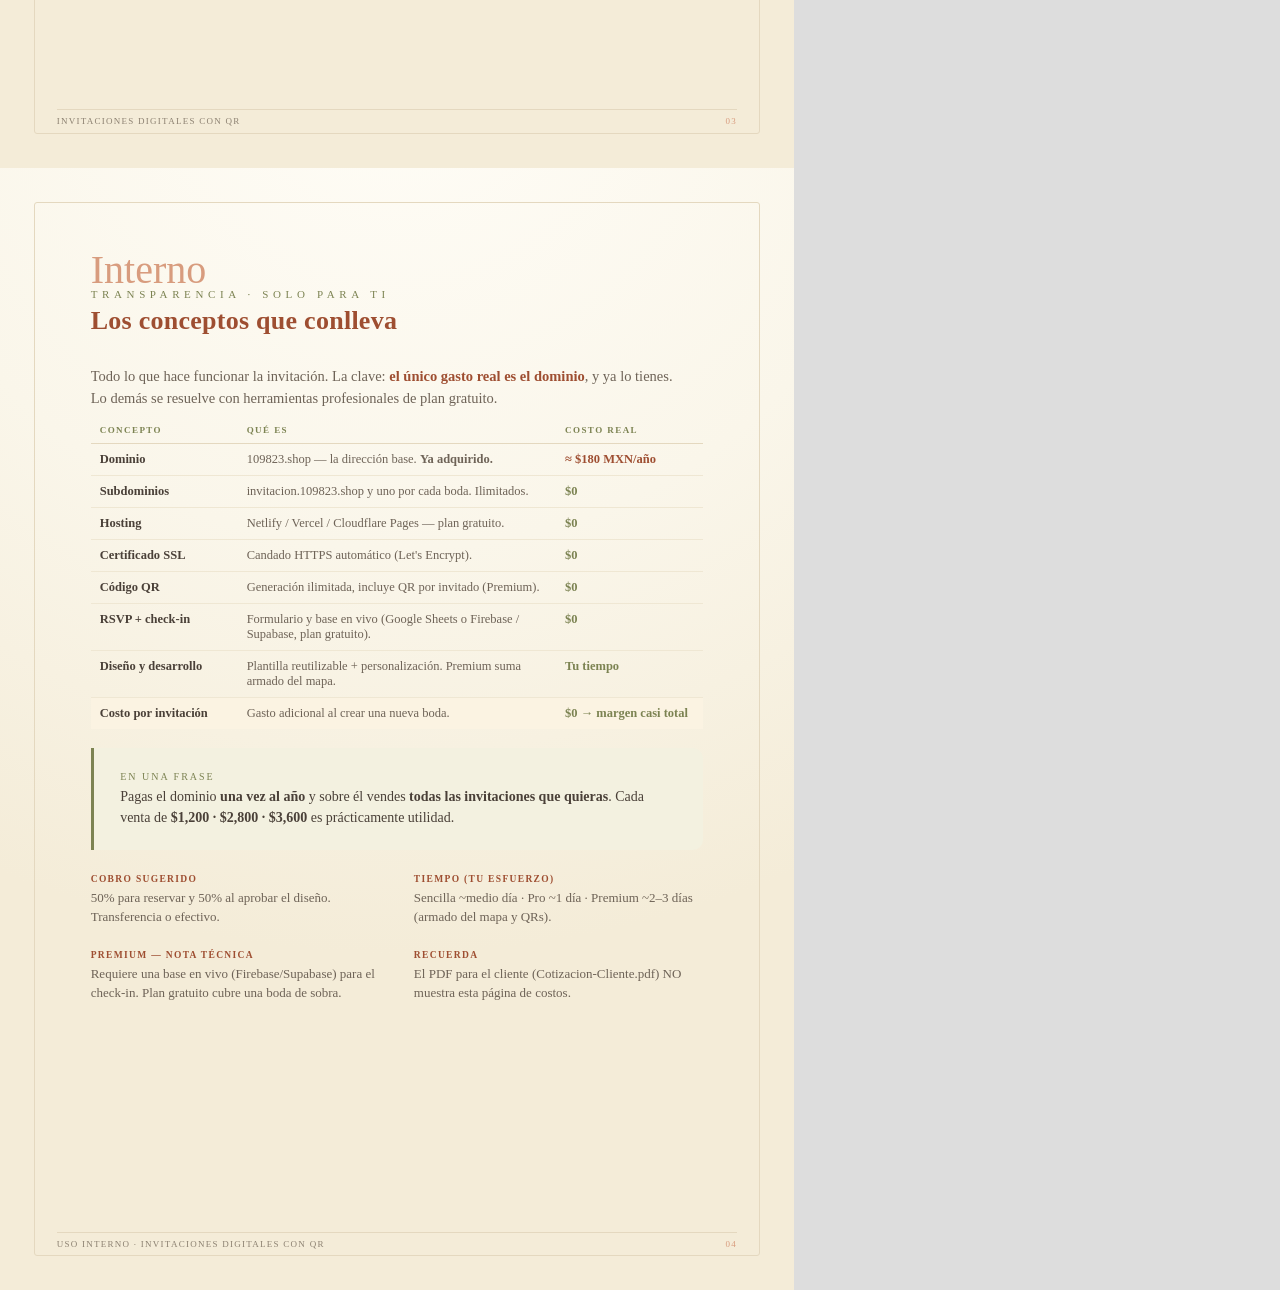
==== commit 8ec07900: "Ajustar extras: quitar urgencia e impresión física de QR; vigencia extendida a $899 Co-Authored-By: " ====
--- a/fuente/cotizacion.html
+++ b/fuente/cotizacion.html
@@ -3,6 +3,7 @@
 <head>
 <meta charset="utf-8">
 <style id="faces">/*FACES*/</style>
+<style id="assets">/*ASSETS*/</style>
 <style>
 :root{
   --cream:#FAF6EA; --cream2:#F4ECD8; --paper:#FFFDF7;
@@ -16,20 +17,16 @@
 @page{size:A4; margin:0;}
 html,body{background:#ddd;}
 body{font-family:'Corm',serif; color:var(--ink); -webkit-print-color-adjust:exact; print-color-adjust:exact;}
-.page{
-  position:relative; width:210mm; height:297mm; overflow:hidden;
-  background:
-    radial-gradient(120% 80% at 50% -10%, #FFFDF7 0%, var(--cream) 55%, var(--cream2) 100%);
-  page-break-after:always;
-}
+.page{position:relative; width:210mm; height:297mm; overflow:hidden;
+  background:radial-gradient(120% 80% at 50% -10%, #FFFDF7 0%, var(--cream) 55%, var(--cream2) 100%);
+  page-break-after:always;}
 .page:last-child{page-break-after:auto;}
 .frame{position:absolute; inset:9mm; border:1px solid var(--line); border-radius:3px;}
 .pad{position:absolute; inset:9mm; padding:15mm 15mm;}
-
-/* ---------- typography ---------- */
+.pad.wide{padding:13mm 11mm;}
+
 .script{font-family:'Vibes',cursive; color:var(--terra); line-height:.9;}
-.eyebrow{font-family:'Eczar',serif; text-transform:uppercase; letter-spacing:.42em;
-  font-size:11px; color:var(--olive); font-weight:400;}
+.eyebrow{font-family:'Eczar',serif; text-transform:uppercase; letter-spacing:.42em; font-size:11px; color:var(--olive); font-weight:400;}
 .eyebrow.t{color:var(--terra-d);}
 h1.disp{font-family:'Corm',serif; font-weight:600; color:var(--terra-d); line-height:1.02;}
 h2{font-family:'Corm',serif; font-weight:600; color:var(--terra-d); font-size:26px; letter-spacing:.01em;}
@@ -40,215 +37,153 @@
 .divider::before,.divider::after{content:""; height:1px; width:70px; background:linear-gradient(90deg,transparent,var(--terra-soft));}
 .divider::after{background:linear-gradient(270deg,transparent,var(--terra-soft));}
 
-/* ---------- cover ---------- */
-.cover-inner{position:absolute; inset:0; display:flex; flex-direction:column;
-  align-items:center; justify-content:center; text-align:center; padding:0 30mm;}
-.url-chip{display:inline-block; font-family:'Eczar',serif; font-size:14px; letter-spacing:.04em;
-  color:var(--terra-d); background:var(--paper); border:1px solid var(--line);
-  border-radius:40px; padding:9px 22px; box-shadow:0 6px 18px rgba(160,110,70,.10);}
-.cover-foot{position:absolute; left:0; right:0; bottom:20mm; display:flex;
-  justify-content:space-between; padding:0 26mm; align-items:flex-end;}
-.cover-foot .lbl{font-family:'Eczar',serif; font-size:9.5px; letter-spacing:.28em;
-  text-transform:uppercase; color:var(--olive);}
+.cover-inner{position:absolute; inset:0; display:flex; flex-direction:column; align-items:center; justify-content:center; text-align:center; padding:0 30mm;}
+.url-chip{display:inline-block; font-family:'Eczar',serif; font-size:14px; letter-spacing:.04em; color:var(--terra-d);
+  background:var(--paper); border:1px solid var(--line); border-radius:40px; padding:9px 22px; box-shadow:0 6px 18px rgba(160,110,70,.10);}
+.cover-foot{position:absolute; left:0; right:0; bottom:20mm; display:flex; justify-content:space-between; padding:0 26mm; align-items:flex-end;}
+.cover-foot .lbl{font-family:'Eczar',serif; font-size:9.5px; letter-spacing:.28em; text-transform:uppercase; color:var(--olive);}
 .cover-foot .val{font-family:'Corm',serif; font-size:16px; color:var(--ink); font-weight:500;}
 
-/* ---------- section header ---------- */
 .hd{display:flex; flex-direction:column; gap:6px; margin-bottom:8mm;}
 .hd .num{font-family:'Vibes',cursive; font-size:40px; color:var(--terra-soft); line-height:.6;}
 
-/* steps */
 .steps{display:grid; grid-template-columns:repeat(4,1fr); gap:10px; margin-top:4mm;}
 .step{background:var(--paper); border:1px solid var(--line); border-radius:12px; padding:16px 12px; text-align:center;}
 .step .ic{width:40px;height:40px;margin:0 auto 10px;}
 .step .st{font-family:'Eczar',serif; font-size:11px; letter-spacing:.14em; text-transform:uppercase; color:var(--terra-d); margin-bottom:4px;}
 .step .sd{font-size:13px; color:var(--ink-soft); line-height:1.35;}
 
-/* feature list */
 .always{margin-top:9mm; background:var(--paper); border:1px solid var(--line); border-radius:14px; padding:8mm 9mm;}
 .chips{display:grid; grid-template-columns:1fr 1fr; gap:9px 26px; margin-top:5mm;}
 .chip{display:flex; gap:10px; align-items:flex-start; font-size:14.5px; color:var(--ink); line-height:1.3;}
 .tick{flex:0 0 auto; width:18px; height:18px; margin-top:1px;}
 
-/* ---------- packages ---------- */
-.cards{display:grid; grid-template-columns:1fr 1fr; gap:9mm; margin-top:2mm;}
-.card{position:relative; background:var(--paper); border:1px solid var(--line); border-radius:16px;
-  padding:9mm 8mm 8mm; display:flex; flex-direction:column;}
-.card.pro{border-color:var(--terra-soft); box-shadow:0 14px 34px rgba(160,100,60,.12);}
-.badge{position:absolute; top:-11px; right:16px; font-family:'Eczar',serif; font-size:9px;
-  letter-spacing:.2em; text-transform:uppercase; color:#fff; background:var(--terra);
-  padding:5px 12px; border-radius:20px;}
-.card .kite{font-family:'Eczar',serif; font-size:10px; letter-spacing:.28em; text-transform:uppercase; color:var(--olive);}
-.card .name{font-family:'Corm',serif; font-weight:600; font-size:30px; color:var(--terra-d); margin:2px 0 2px;}
-.card .tag{font-size:13.5px; color:var(--muted); min-height:34px;}
-.price{display:flex; align-items:baseline; gap:4px; margin:6px 0 3px;}
-.price .cur{font-family:'Eczar',serif; font-size:15px; color:var(--ink-soft);}
-.price .amt{font-family:'Corm',serif; font-weight:600; font-size:44px; color:var(--ink); line-height:1;}
-.price .mx{font-family:'Eczar',serif; font-size:11px; color:var(--muted); letter-spacing:.1em;}
-.price-note{font-size:11.5px; color:var(--muted); margin-bottom:8px;}
-.hr{height:1px; background:var(--line); margin:6px 0 10px;}
-.feat{list-style:none; display:flex; flex-direction:column; gap:7px;}
-.feat li{display:flex; gap:9px; font-size:13.6px; color:var(--ink); line-height:1.32; align-items:flex-start;}
-.feat li .tick{width:16px;height:16px;margin-top:1px;}
-.feat li.dim{color:#B7AE9F;}
-.feat li.head{font-family:'Eczar',serif; font-size:10px; letter-spacing:.16em; text-transform:uppercase;
-  color:var(--olive); margin-top:5px; display:block;}
-.deliver{margin-top:auto; padding-top:10px; font-size:12px; color:var(--muted); border-top:1px dashed var(--line);}
+/* 3-up cards */
+.cards{display:grid; grid-template-columns:repeat(3,1fr); gap:5mm; margin-top:2mm;}
+.card{position:relative; background:var(--paper); border:1px solid var(--line); border-radius:14px; padding:7mm 5.5mm 6mm; display:flex; flex-direction:column;}
+.card.pro{border-color:var(--terra-soft); box-shadow:0 12px 30px rgba(160,100,60,.12);}
+.card.premium{border-color:var(--olive-l); box-shadow:0 12px 30px rgba(110,120,70,.12);}
+.badge{position:absolute; top:-10px; left:50%; transform:translateX(-50%); font-family:'Eczar',serif; font-size:8.5px;
+  letter-spacing:.18em; text-transform:uppercase; color:#fff; background:var(--terra); padding:4px 11px; border-radius:20px; white-space:nowrap;}
+.badge.olive{background:var(--olive);}
+.card .kite{font-family:'Eczar',serif; font-size:9px; letter-spacing:.24em; text-transform:uppercase; color:var(--olive);}
+.card .name{font-family:'Corm',serif; font-weight:600; font-size:25px; color:var(--terra-d); margin:1px 0;}
+.card .tag{font-size:11.8px; color:var(--muted); min-height:44px; line-height:1.3;}
+.price{display:flex; align-items:baseline; gap:3px; margin:5px 0 2px;}
+.price .cur{font-family:'Eczar',serif; font-size:13px; color:var(--ink-soft);}
+.price .amt{font-family:'Corm',serif; font-weight:600; font-size:34px; color:var(--ink); line-height:1;}
+.price .mx{font-family:'Eczar',serif; font-size:10px; color:var(--muted); letter-spacing:.08em;}
+.price-note{font-size:10.5px; color:var(--muted); margin-bottom:7px;}
+.hr{height:1px; background:var(--line); margin:5px 0 9px;}
+.feat{list-style:none; display:flex; flex-direction:column; gap:6px;}
+.feat li{position:relative; padding-left:21px; font-size:11.6px; color:var(--ink); line-height:1.3;}
+.feat li .tick{position:absolute; left:0; top:2px; width:14px;height:14px;}
+.feat li.dim{color:#BEB6A6;}
+.feat li.head{padding-left:0; font-family:'Eczar',serif; font-size:9px; letter-spacing:.12em; text-transform:uppercase; color:var(--olive); margin-top:4px;}
+.deliver{margin-top:auto; padding-top:9px; font-size:10.5px; color:var(--muted); border-top:1px dashed var(--line); line-height:1.4;}
 .deliver b{color:var(--terra-d); font-weight:600;}
 
-/* extras */
-.extras{margin-top:8mm; background:linear-gradient(180deg,var(--paper),#FBF4E4);
-  border:1px solid var(--line); border-radius:14px; padding:6mm 8mm;}
+.extras{margin-top:7mm; background:linear-gradient(180deg,var(--paper),#FBF4E4); border:1px solid var(--line); border-radius:14px; padding:6mm 8mm;}
 .extras-grid{display:grid; grid-template-columns:repeat(3,1fr); gap:5px 22px; margin-top:4mm;}
 .ex{display:flex; justify-content:space-between; gap:8px; font-size:13px; padding:4px 0; border-bottom:1px dotted var(--line);}
 .ex span{color:var(--ink-soft);} .ex b{color:var(--terra-d); font-weight:600; white-space:nowrap;}
 
-/* ---------- cost table ---------- */
-.tbl{width:100%; border-collapse:collapse; margin-top:4mm; font-size:13px;}
-.tbl th{font-family:'Eczar',serif; font-size:9.5px; letter-spacing:.16em; text-transform:uppercase;
-  color:var(--olive); text-align:left; padding:0 10px 8px; border-bottom:1.5px solid var(--line);}
-.tbl td{padding:10px; border-bottom:1px solid #EFE7D3; vertical-align:top; color:var(--ink-soft);}
+.callout{margin-top:7mm; background:#F3F1E0; border-left:3px solid var(--olive); border-radius:0 10px 10px 0; padding:6mm 7mm;}
+.callout .k{font-family:'Eczar',serif; font-size:10px; letter-spacing:.2em; text-transform:uppercase; color:var(--olive); margin-bottom:4px;}
+.callout p{font-size:14px; color:var(--ink);}
+
+.proc{display:grid; grid-template-columns:repeat(4,1fr); gap:10px; margin-top:5mm;}
+.pc{text-align:center; background:var(--paper); border:1px solid var(--line); border-radius:12px; padding:14px 10px;}
+.pc .pn{font-family:'Vibes',cursive; font-size:30px; color:var(--terra-soft); line-height:.7;}
+.pc .pt{font-family:'Eczar',serif; font-size:10px; letter-spacing:.1em; text-transform:uppercase; color:var(--terra-d); margin:8px 0 3px;}
+.pc .pdsc{font-size:12px; color:var(--ink-soft); line-height:1.35;}
+
+.terms{display:grid; grid-template-columns:1fr 1fr; gap:6mm 9mm; margin-top:8mm;}
+.term{font-size:13px; color:var(--ink-soft); line-height:1.45;}
+.term b{font-family:'Eczar',serif; font-size:9.5px; letter-spacing:.14em; text-transform:uppercase; color:var(--terra-d); display:block; margin-bottom:2px;}
+
+.foot{position:absolute; left:15mm; right:15mm; bottom:11mm; display:flex; justify-content:space-between; align-items:center;
+  border-top:1px solid var(--line); padding-top:6px; font-family:'Eczar',serif; font-size:9px; letter-spacing:.14em; text-transform:uppercase; color:var(--muted);}
+.pagenum{color:var(--terra-soft);}
+
+/* ---- watercolor art del ejemplo (Janeth & Miguel) ---- */
+.coverframe{position:absolute; inset:6mm; background:var(--art-border) no-repeat center; background-size:100% 100%; pointer-events:none;}
+.cnr{position:absolute; pointer-events:none; background-repeat:no-repeat; background-size:contain; z-index:0;}
+.cnr.tl{top:5mm; left:5mm; width:52mm; height:52mm; background-image:var(--art-tl); background-position:top left;}
+.cnr.tr{top:5mm; right:5mm; width:52mm; height:52mm; background-image:var(--art-tr); background-position:top right;}
+.cnr.bl{bottom:5mm; left:5mm; width:56mm; height:48mm; background-image:var(--art-bl); background-position:bottom left;}
+.cnr.br{bottom:5mm; right:5mm; width:56mm; height:48mm; background-image:var(--art-br); background-position:bottom right;}
+.cnr.sm{width:42mm; height:42mm;}
+.pad, .cover-inner, .cover-foot{z-index:1;}
+.cover-meta{font-family:'Eczar',serif; font-size:10.5px; letter-spacing:.16em; text-transform:uppercase; color:var(--ink-soft);}
+.cover-meta2{font-family:'Eczar',serif; font-size:9px; letter-spacing:.24em; text-transform:uppercase; color:var(--olive); margin-top:5px;}
+.tbl{width:100%; border-collapse:collapse; margin-top:4mm; font-size:12.5px;}
+.tbl th{font-family:'Eczar',serif; font-size:9px; letter-spacing:.16em; text-transform:uppercase; color:var(--olive); text-align:left; padding:0 9px 8px; border-bottom:1.5px solid var(--line);}
+.tbl td{padding:8px 9px; border-bottom:1px solid #EFE7D3; vertical-align:top; color:var(--ink-soft);}
 .tbl td.c{color:var(--ink); font-family:'Corm',serif; font-weight:600;}
 .tbl .free{color:var(--olive); font-weight:600;}
 .tbl .cost{color:var(--terra-d); font-weight:600;}
 .tbl tr:last-child td{border-bottom:none;}
 .tbl tr.total td{border-top:1.5px solid var(--terra-soft); background:#FBF3E2;}
-
-.callout{margin-top:7mm; background:#F3F1E0; border-left:3px solid var(--olive); border-radius:0 10px 10px 0;
-  padding:6mm 7mm;}
-.callout .k{font-family:'Eczar',serif; font-size:10px; letter-spacing:.2em; text-transform:uppercase; color:var(--olive); margin-bottom:4px;}
-.callout p{font-size:14px; color:var(--ink);}
-
-.terms{display:grid; grid-template-columns:1fr 1fr; gap:5mm 9mm; margin-top:7mm;}
-.term{font-size:12.5px; color:var(--ink-soft); line-height:1.45;}
-.term b{font-family:'Eczar',serif; font-size:9.5px; letter-spacing:.14em; text-transform:uppercase; color:var(--terra-d); display:block; margin-bottom:2px;}
-
-.foot{position:absolute; left:15mm; right:15mm; bottom:11mm; display:flex; justify-content:space-between;
-  align-items:center; border-top:1px solid var(--line); padding-top:6px;
-  font-family:'Eczar',serif; font-size:9px; letter-spacing:.14em; text-transform:uppercase; color:var(--muted);}
-.pagenum{color:var(--terra-soft);}
 </style>
 </head>
 <body>
 
-<!-- ============ SVG DEFS (florals) ============ -->
-<svg width="0" height="0" style="position:absolute"><defs>
-  <g id="cluster">
-    <!-- leaves -->
-    <path d="M10 70 C-10 55 -6 25 22 18 C10 40 18 58 34 60 C24 72 16 74 10 70Z" fill="#8A9256" opacity=".9"/>
-    <path d="M120 30 C150 24 168 42 158 66 C146 48 128 46 116 58 C112 44 112 34 120 30Z" fill="#9AA06B" opacity=".85"/>
-    <path d="M150 120 C176 128 180 150 164 166 C160 146 146 138 132 142 C138 128 142 122 150 120Z" fill="#7C8352" opacity=".85"/>
-    <path d="M40 150 C22 168 -2 160 -2 138 C16 150 32 144 40 130 C46 140 46 146 40 150Z" fill="#B7BE97" opacity=".9"/>
-    <!-- terracotta rose (spiral) -->
-    <g transform="translate(74 66)">
-      <circle r="30" fill="#E7B79A"/>
-      <path d="M0 0 m-22 0 a22 22 0 1 1 44 0 a17 17 0 1 0 -34 4 a12 12 0 1 1 24 -3 a8 8 0 1 0 -15 2"
-        fill="none" stroke="#B4643F" stroke-width="3.2" stroke-linecap="round"/>
-      <circle r="4" fill="#9E4E31"/>
-    </g>
-    <!-- peach bud -->
-    <g transform="translate(140 96)">
-      <circle r="16" fill="#E9C6A8"/>
-      <path d="M-9 6 a9 9 0 0 1 18 0" fill="none" stroke="#C87B54" stroke-width="2.4" stroke-linecap="round"/>
-      <path d="M-5 -2 a5 5 0 0 1 10 0" fill="none" stroke="#C87B54" stroke-width="2.2" stroke-linecap="round"/>
-    </g>
-    <!-- small yellow blossom -->
-    <g transform="translate(34 40)">
-      <g fill="#E7C15A">
-        <ellipse rx="6" ry="10" cy="-11"/><ellipse rx="6" ry="10" cy="11"/>
-        <ellipse rx="10" ry="6" cx="-11"/><ellipse rx="10" ry="6" cx="11"/>
-      </g><circle r="4.5" fill="#C88A2E"/>
-    </g>
-    <!-- slate-blue forget-me-nots -->
-    <g transform="translate(118 150)" fill="#93A0B4">
-      <circle r="5" cx="-8"/><circle r="5" cx="8"/><circle r="5" cy="-8"/><circle r="5" cy="8"/>
-      <circle r="3.4" fill="#E7C15A"/>
-    </g>
-    <g transform="translate(20 108)" fill="#A9B3C2">
-      <circle r="4" cx="-6"/><circle r="4" cx="6"/><circle r="4" cy="-6"/><circle r="4" cy="6"/>
-      <circle r="2.6" fill="#D6A34B"/>
-    </g>
-    <!-- sprig -->
-    <path d="M96 140 C104 160 108 176 104 190" fill="none" stroke="#9AA06B" stroke-width="2"/>
-    <circle cx="104" cy="190" r="3.5" fill="#C87B54"/>
-  </g>
-</defs></svg>
-
-<!-- ================= PAGE 1 : COVER ================= -->
+<!-- ============ PAGE 1 : COVER ============ -->
 <div class="page">
-  <div class="frame"></div>
-  <!-- corner clusters -->
-  <svg style="position:absolute; top:6mm; left:6mm" width="230" height="200" viewBox="0 0 190 200"><use href="#cluster"/></svg>
-  <svg style="position:absolute; top:6mm; right:6mm; transform:scaleX(-1)" width="230" height="200" viewBox="0 0 190 200"><use href="#cluster"/></svg>
-  <svg style="position:absolute; bottom:30mm; left:7mm; transform:scaleY(-1)" width="120" height="105" viewBox="0 0 190 200" opacity=".95"><use href="#cluster"/></svg>
-  <svg style="position:absolute; bottom:30mm; right:7mm; transform:scale(-1,-1)" width="120" height="105" viewBox="0 0 190 200" opacity=".95"><use href="#cluster"/></svg>
+  <div class="coverframe"></div>
 
   <div class="cover-inner">
-    <div class="eyebrow t">Cotización de Servicio</div>
+    <div class="eyebrow t">Invitación Digital con QR</div>
     <div style="height:14px"></div>
     <div class="script" style="font-size:104px">Invitaciones Digitales</div>
-    <h1 class="disp" style="font-size:34px; letter-spacing:.14em; margin-top:2px">CON CÓDIGO&nbsp;QR</h1>
+    <h1 class="disp" style="font-size:34px; letter-spacing:.14em; margin-top:2px">PARA TU BODA</h1>
     <div style="height:20px"></div>
     <div class="divider"><span style="font-size:20px">❦</span></div>
     <div style="height:18px"></div>
     <p style="max-width:135mm; font-size:18px; color:var(--slate); font-style:italic">
-      Una página web elegante para tu boda, que tus invitados abren con un solo
-      escaneo — con cuenta regresiva, ubicación, música y confirmación de asistencia.</p>
+      Una página web elegante para su boda, que los invitados abren con un solo escaneo —
+      con cuenta regresiva, ubicación, música y confirmación de asistencia.</p>
     <div style="height:26px"></div>
     <div class="url-chip">invitacion.109823.shop</div>
-  </div>
-
-  <div class="cover-foot">
-    <div>
-      <div class="lbl">Preparado por</div>
-      <div class="val">Jorge Núñez</div>
-    </div>
-    <div style="text-align:center">
-      <div class="lbl">Válida por 30 días</div>
-      <div class="val">2 propuestas</div>
-    </div>
-    <div style="text-align:right">
-      <div class="lbl">Fecha</div>
-      <div class="val">19 · 07 · 2026</div>
-    </div>
+    <div style="height:26px"></div>
+    <div class="cover-meta">Jorge Núñez &nbsp;·&nbsp; 3 propuestas &nbsp;·&nbsp; 19 · 07 · 2026</div>
+    <div class="cover-meta2" style="color:var(--terra-d)">Documento interno — no compartir con el cliente</div>
   </div>
 </div>
 
-<!-- ================= PAGE 2 : QUÉ ES / CÓMO FUNCIONA ================= -->
+<!-- ============ PAGE 2 : CÓMO FUNCIONA ============ -->
 <div class="page">
   <div class="frame"></div>
-  <svg style="position:absolute; top:5mm; right:5mm; transform:scaleX(-1)" width="185" height="160" viewBox="0 0 190 200"><use href="#cluster"/></svg>
-  <svg style="position:absolute; bottom:5mm; left:5mm; transform:scaleY(-1)" width="185" height="160" viewBox="0 0 190 200"><use href="#cluster"/></svg>
+  <div class="cnr tr"></div>
+  <div class="cnr bl"></div>
   <div class="pad">
     <div class="hd">
-      <span class="num">Uno</span>
-      <div class="eyebrow">Qué es y cómo funciona</div>
+      <span class="num">Así funciona</span>
+      <div class="eyebrow">Fácil para todos tus invitados</div>
       <h2>Tu invitación vive en internet</h2>
     </div>
     <p style="max-width:150mm">
       En lugar de una tarjeta de papel, tus invitados reciben un <b>enlace</b> o escanean un
-      <b>código QR</b> y se abre una invitación interactiva en su celular. Se comparte por WhatsApp
-      en segundos, se actualiza si algo cambia y no se pierde ni se arruga.</p>
+      <b>código QR</b> y se abre la invitación en su celular. Se comparte por WhatsApp en segundos,
+      se actualiza si algo cambia y nunca se pierde ni se arruga.</p>
 
     <div class="steps">
       <div class="step">
         <svg class="ic" viewBox="0 0 48 48" fill="none"><rect x="9" y="9" width="30" height="30" rx="4" stroke="#BC6242" stroke-width="2.4"/><rect x="15" y="15" width="7" height="7" fill="#7C8352"/><rect x="26" y="15" width="7" height="7" fill="#7C8352"/><rect x="15" y="26" width="7" height="7" fill="#7C8352"/><rect x="26" y="26" width="7" height="7" fill="#D6A34B"/></svg>
-        <div class="st">Escanea</div>
-        <div class="sd">Apunta la cámara al código QR de la tarjeta.</div>
+        <div class="st">Escanea</div><div class="sd">Apunta la cámara al código QR de la tarjeta.</div>
       </div>
       <div class="step">
         <svg class="ic" viewBox="0 0 48 48" fill="none"><rect x="15" y="6" width="18" height="36" rx="4" stroke="#BC6242" stroke-width="2.4"/><path d="M20 14h8M20 20h8M20 26h5" stroke="#7C8352" stroke-width="2" stroke-linecap="round"/><circle cx="24" cy="35" r="1.6" fill="#BC6242"/></svg>
-        <div class="st">Abre</div>
-        <div class="sd">Ve la invitación completa en su teléfono.</div>
+        <div class="st">Abre</div><div class="sd">Ve la invitación completa en su teléfono.</div>
       </div>
       <div class="step">
         <svg class="ic" viewBox="0 0 48 48" fill="none"><path d="M12 25l8 8 16-18" stroke="#7C8352" stroke-width="3" stroke-linecap="round" stroke-linejoin="round"/><circle cx="24" cy="24" r="19" stroke="#BC6242" stroke-width="2.2" opacity=".5"/></svg>
-        <div class="st">Confirma</div>
-        <div class="sd">Responde si asistirá con un toque.</div>
+        <div class="st">Confirma</div><div class="sd">Responde si asistirá con un toque.</div>
       </div>
       <div class="step">
         <svg class="ic" viewBox="0 0 48 48" fill="none"><circle cx="14" cy="24" r="5" stroke="#BC6242" stroke-width="2.4"/><circle cx="34" cy="13" r="5" stroke="#7C8352" stroke-width="2.4"/><circle cx="34" cy="35" r="5" stroke="#D6A34B" stroke-width="2.4"/><path d="M18.5 21.5l11-6M18.5 26.5l11 6" stroke="#B4643F" stroke-width="2"/></svg>
-        <div class="st">Comparte</div>
-        <div class="sd">Reenvía el enlace por WhatsApp fácilmente.</div>
+        <div class="st">Comparte</div><div class="sd">Reenvía el enlace por WhatsApp fácilmente.</div>
       </div>
     </div>
 
@@ -260,30 +195,29 @@
         <div class="chip"><svg class="tick" viewBox="0 0 20 20"><path d="M4 10l4 4 8-9" stroke="#7C8352" stroke-width="2.4" fill="none" stroke-linecap="round"/></svg>Se ve perfecto en celular (diseño responsivo)</div>
         <div class="chip"><svg class="tick" viewBox="0 0 20 20"><path d="M4 10l4 4 8-9" stroke="#7C8352" stroke-width="2.4" fill="none" stroke-linecap="round"/></svg>Código QR + enlace listo para WhatsApp</div>
         <div class="chip"><svg class="tick" viewBox="0 0 20 20"><path d="M4 10l4 4 8-9" stroke="#7C8352" stroke-width="2.4" fill="none" stroke-linecap="round"/></svg>Candado de seguridad (HTTPS) y carga rápida</div>
-        <div class="chip"><svg class="tick" viewBox="0 0 20 20"><path d="M4 10l4 4 8-9" stroke="#7C8352" stroke-width="2.4" fill="none" stroke-linecap="round"/></svg>Alojado en su propio subdominio elegante</div>
+        <div class="chip"><svg class="tick" viewBox="0 0 20 20"><path d="M4 10l4 4 8-9" stroke="#7C8352" stroke-width="2.4" fill="none" stroke-linecap="round"/></svg>Su propia dirección web elegante y fácil de recordar</div>
       </div>
     </div>
 
     <div class="callout" style="margin-top:8mm">
-      <div class="k">El dato</div>
-      <p>Cada boda vive en su propia dirección — por ejemplo
-      <b style="color:var(--terra-d)">janeth-y-miguel.109823.shop</b> — usando el dominio que ya tienes.
-      Puedes crear invitaciones ilimitadas sin volver a pagar dominio.</p>
+      <div class="k">El dato clave del negocio</div>
+      <p>Cada boda vive en su propio subdominio — p. ej. <b style="color:var(--terra-d)">janeth-y-miguel.109823.shop</b> —
+      sobre el dominio que ya tienes. Puedes crear <b>invitaciones ilimitadas</b> sin volver a pagar dominio.</p>
     </div>
   </div>
   <div class="foot"><span>Invitaciones Digitales con QR</span><span class="pagenum">02</span></div>
 </div>
 
-<!-- ================= PAGE 3 : PAQUETES ================= -->
+<!-- ============ PAGE 3 : PAQUETES ============ -->
 <div class="page">
   <div class="frame"></div>
-  <svg style="position:absolute; top:4mm; left:5mm" width="150" height="130" viewBox="0 0 190 200"><use href="#cluster"/></svg>
-  <svg style="position:absolute; top:4mm; right:5mm; transform:scaleX(-1)" width="150" height="130" viewBox="0 0 190 200"><use href="#cluster"/></svg>
-  <div class="pad" style="padding-top:13mm">
+  <div class="cnr tl sm"></div>
+  <div class="cnr tr sm"></div>
+  <div class="pad wide" style="padding-top:12mm">
     <div class="hd" style="text-align:center; align-items:center; margin-bottom:5mm">
-      <span class="num">Dos</span>
-      <div class="eyebrow">Elige tu propuesta</div>
-      <h2>Dos paquetes a tu medida</h2>
+      <span class="num">Elige</span>
+      <div class="eyebrow">Tres propuestas a tu medida</div>
+      <h2>Nuestros paquetes</h2>
     </div>
 
     <div class="cards">
@@ -292,109 +226,122 @@
         <div class="kite">Propuesta</div>
         <div class="name">Sencilla</div>
         <div class="tag">Elegante y al punto. Todo lo esencial para invitar con estilo.</div>
-        <div class="price"><span class="cur">$</span><span class="amt">899</span><span class="mx">MXN</span></div>
+        <div class="price"><span class="cur">$</span><span class="amt">1,200</span><span class="mx">MXN</span></div>
         <div class="price-note">Pago único · IVA incluido</div>
         <div class="hr"></div>
         <ul class="feat">
           <li><svg class="tick" viewBox="0 0 20 20"><path d="M4 10l4 4 8-9" stroke="#7C8352" stroke-width="2.4" fill="none" stroke-linecap="round"/></svg>Portada con nombres, fecha y cuenta regresiva</li>
-          <li><svg class="tick" viewBox="0 0 20 20"><path d="M4 10l4 4 8-9" stroke="#7C8352" stroke-width="2.4" fill="none" stroke-linecap="round"/></svg>Detalles del evento: ceremonia y recepción</li>
+          <li><svg class="tick" viewBox="0 0 20 20"><path d="M4 10l4 4 8-9" stroke="#7C8352" stroke-width="2.4" fill="none" stroke-linecap="round"/></svg>Ceremonia y recepción con horarios</li>
           <li><svg class="tick" viewBox="0 0 20 20"><path d="M4 10l4 4 8-9" stroke="#7C8352" stroke-width="2.4" fill="none" stroke-linecap="round"/></svg>Ubicación con botón a Google Maps</li>
-          <li><svg class="tick" viewBox="0 0 20 20"><path d="M4 10l4 4 8-9" stroke="#7C8352" stroke-width="2.4" fill="none" stroke-linecap="round"/></svg>Música de fondo y mensaje de bienvenida</li>
+          <li><svg class="tick" viewBox="0 0 20 20"><path d="M4 10l4 4 8-9" stroke="#7C8352" stroke-width="2.4" fill="none" stroke-linecap="round"/></svg>Música de fondo y bienvenida</li>
           <li><svg class="tick" viewBox="0 0 20 20"><path d="M4 10l4 4 8-9" stroke="#7C8352" stroke-width="2.4" fill="none" stroke-linecap="round"/></svg>Código QR + enlace para compartir</li>
-          <li><svg class="tick" viewBox="0 0 20 20"><path d="M4 10l4 4 8-9" stroke="#7C8352" stroke-width="2.4" fill="none" stroke-linecap="round"/></svg>1 ronda de ajustes incluida</li>
-          <li class="dim"><svg class="tick" viewBox="0 0 20 20"><path d="M5 5l10 10M15 5L5 15" stroke="#C9C0B0" stroke-width="2" stroke-linecap="round"/></svg>Confirmación de asistencia (RSVP)</li>
-          <li class="dim"><svg class="tick" viewBox="0 0 20 20"><path d="M5 5l10 10M15 5L5 15" stroke="#C9C0B0" stroke-width="2" stroke-linecap="round"/></svg>Galería, mesa de regalos e itinerario</li>
+          <li><svg class="tick" viewBox="0 0 20 20"><path d="M4 10l4 4 8-9" stroke="#7C8352" stroke-width="2.4" fill="none" stroke-linecap="round"/></svg>1 ronda de ajustes</li>
+          <li class="dim"><svg class="tick" viewBox="0 0 20 20"><path d="M5 5l10 10M15 5L5 15" stroke="#CFC7B7" stroke-width="2" stroke-linecap="round"/></svg>Confirmación de asistencia (RSVP)</li>
+          <li class="dim"><svg class="tick" viewBox="0 0 20 20"><path d="M5 5l10 10M15 5L5 15" stroke="#CFC7B7" stroke-width="2" stroke-linecap="round"/></svg>Mapa de mesas y check-in</li>
         </ul>
-        <div class="deliver">Entrega <b>3–4 días</b> · Vigente hasta <b>15 días</b> después de la boda</div>
+        <div class="deliver">Entrega <b>3–4 días</b><br>Vigente hasta <b>15 días</b> después de la boda</div>
       </div>
 
       <!-- PRO -->
       <div class="card pro">
-        <div class="badge">Más completa</div>
+        <div class="badge">La más popular</div>
         <div class="kite">Propuesta</div>
         <div class="name">Pro</div>
-        <div class="tag">La experiencia completa: interactiva, con confirmación y gestión de invitados.</div>
-        <div class="price"><span class="cur">$</span><span class="amt">1,999</span><span class="mx">MXN</span></div>
+        <div class="tag">La experiencia completa: interactiva y con confirmación de asistencia.</div>
+        <div class="price"><span class="cur">$</span><span class="amt">2,800</span><span class="mx">MXN</span></div>
         <div class="price-note">Pago único · IVA incluido</div>
         <div class="hr"></div>
         <ul class="feat">
-          <li class="head">Todo lo de Sencilla, y además:</li>
+          <li class="head">Todo lo de Sencilla, más:</li>
           <li><svg class="tick" viewBox="0 0 20 20"><path d="M4 10l4 4 8-9" stroke="#BC6242" stroke-width="2.4" fill="none" stroke-linecap="round"/></svg><b>Confirmación de asistencia (RSVP)</b> con panel de respuestas</li>
-          <li><svg class="tick" viewBox="0 0 20 20"><path d="M4 10l4 4 8-9" stroke="#BC6242" stroke-width="2.4" fill="none" stroke-linecap="round"/></svg>Pase de invitados personalizado y control de cupos</li>
-          <li><svg class="tick" viewBox="0 0 20 20"><path d="M4 10l4 4 8-9" stroke="#BC6242" stroke-width="2.4" fill="none" stroke-linecap="round"/></svg>Galería de fotos y sección "Nuestra historia"</li>
-          <li><svg class="tick" viewBox="0 0 20 20"><path d="M4 10l4 4 8-9" stroke="#BC6242" stroke-width="2.4" fill="none" stroke-linecap="round"/></svg>Mesa de regalos, itinerario y código de vestimenta</li>
-          <li><svg class="tick" viewBox="0 0 20 20"><path d="M4 10l4 4 8-9" stroke="#BC6242" stroke-width="2.4" fill="none" stroke-linecap="round"/></svg>Animaciones y diseño de tarjeta física con QR (para imprimir)</li>
-          <li><svg class="tick" viewBox="0 0 20 20"><path d="M4 10l4 4 8-9" stroke="#BC6242" stroke-width="2.4" fill="none" stroke-linecap="round"/></svg>Hasta 3 rondas de ajustes · Soporte prioritario</li>
+          <li><svg class="tick" viewBox="0 0 20 20"><path d="M4 10l4 4 8-9" stroke="#BC6242" stroke-width="2.4" fill="none" stroke-linecap="round"/></svg>Galería de fotos y “Nuestra historia”</li>
+          <li><svg class="tick" viewBox="0 0 20 20"><path d="M4 10l4 4 8-9" stroke="#BC6242" stroke-width="2.4" fill="none" stroke-linecap="round"/></svg>Mesa de regalos e itinerario</li>
+          <li><svg class="tick" viewBox="0 0 20 20"><path d="M4 10l4 4 8-9" stroke="#BC6242" stroke-width="2.4" fill="none" stroke-linecap="round"/></svg>Código de vestimenta y paleta</li>
+          <li><svg class="tick" viewBox="0 0 20 20"><path d="M4 10l4 4 8-9" stroke="#BC6242" stroke-width="2.4" fill="none" stroke-linecap="round"/></svg>Diseño de tarjeta física con QR (para imprimir)</li>
+          <li><svg class="tick" viewBox="0 0 20 20"><path d="M4 10l4 4 8-9" stroke="#BC6242" stroke-width="2.4" fill="none" stroke-linecap="round"/></svg>Hasta 3 ajustes · Soporte prioritario</li>
         </ul>
-        <div class="deliver">Entrega <b>5–7 días</b> · Vigente hasta <b>1 mes</b> después de la boda</div>
+        <div class="deliver">Entrega <b>5–7 días</b><br>Vigente hasta <b>1 mes</b> después de la boda</div>
+      </div>
+
+      <!-- PREMIUM -->
+      <div class="card premium">
+        <div class="badge olive">Todo incluido</div>
+        <div class="kite">Propuesta</div>
+        <div class="name">Premium</div>
+        <div class="tag">Control total de tu evento: mapa de mesas y check-in en vivo de invitados.</div>
+        <div class="price"><span class="cur">$</span><span class="amt">3,600</span><span class="mx">MXN</span></div>
+        <div class="price-note">Pago único · IVA incluido</div>
+        <div class="hr"></div>
+        <ul class="feat">
+          <li class="head">Todo lo de Pro, más:</li>
+          <li><svg class="tick" viewBox="0 0 20 20"><path d="M4 10l4 4 8-9" stroke="#7C8352" stroke-width="2.4" fill="none" stroke-linecap="round"/></svg><b>Mapa interactivo de mesas y sillas</b> para acomodar invitados</li>
+          <li><svg class="tick" viewBox="0 0 20 20"><path d="M4 10l4 4 8-9" stroke="#7C8352" stroke-width="2.4" fill="none" stroke-linecap="round"/></svg>QR personalizado por invitado o familia</li>
+          <li><svg class="tick" viewBox="0 0 20 20"><path d="M4 10l4 4 8-9" stroke="#7C8352" stroke-width="2.4" fill="none" stroke-linecap="round"/></svg>Check-in en la entrada: la silla se ocupa al escanear</li>
+          <li><svg class="tick" viewBox="0 0 20 20"><path d="M4 10l4 4 8-9" stroke="#7C8352" stroke-width="2.4" fill="none" stroke-linecap="round"/></svg>Hora de llegada de cada invitado</li>
+          <li><svg class="tick" viewBox="0 0 20 20"><path d="M4 10l4 4 8-9" stroke="#7C8352" stroke-width="2.4" fill="none" stroke-linecap="round"/></svg>Alta manual en puerta si llegan sin QR</li>
+          <li><svg class="tick" viewBox="0 0 20 20"><path d="M4 10l4 4 8-9" stroke="#7C8352" stroke-width="2.4" fill="none" stroke-linecap="round"/></svg>Tablero en vivo para novios y recepción</li>
+        </ul>
+        <div class="deliver">Entrega <b>7–10 días</b><br>Vigente hasta <b>1 mes</b> después de la boda</div>
       </div>
     </div>
 
     <div class="extras">
       <h3 style="color:var(--terra-d)">Extras opcionales</h3>
-      <div class="extras-grid">
-        <div class="ex"><span>Impresión de tarjetas QR</span><b>desde $6 c/u</b></div>
-        <div class="ex"><span>Dominio propio (.com)</span><b>+$390/año</b></div>
-        <div class="ex"><span>Vigencia extendida 1 año</span><b>+$250</b></div>
-        <div class="ex"><span>Ronda extra de cambios</span><b>+$150</b></div>
-        <div class="ex"><span>Galería con +30 fotos</span><b>+$200</b></div>
-        <div class="ex"><span>Entrega urgente (48 h)</span><b>+$350</b></div>
+      <div class="extras-grid" style="grid-template-columns:repeat(2,1fr)">
+        <div class="ex"><span>Dominio propio (.com)</span><b>+$490/año</b></div>
+        <div class="ex"><span>Vigencia extendida 1 año</span><b>+$899</b></div>
+        <div class="ex"><span>Ronda extra de cambios</span><b>+$200</b></div>
+        <div class="ex"><span>Galería con +30 fotos</span><b>+$250</b></div>
       </div>
     </div>
   </div>
   <div class="foot"><span>Invitaciones Digitales con QR</span><span class="pagenum">03</span></div>
 </div>
 
-<!-- ================= PAGE 4 : CONCEPTOS / COSTOS + CONDICIONES ================= -->
+<!-- ============ PAGE 4 : PROCESO + CONDICIONES ============ -->
 <div class="page">
   <div class="frame"></div>
-  <svg style="position:absolute; bottom:4mm; right:5mm; transform:scale(-1,-1)" width="165" height="140" viewBox="0 0 190 200"><use href="#cluster"/></svg>
+  <div class="cnr tr sm"></div>
+  <div class="cnr br"></div>
   <div class="pad">
     <div class="hd">
-      <span class="num">Tres</span>
-      <div class="eyebrow">Transparencia</div>
+      <span class="num">Interno</span>
+      <div class="eyebrow">Transparencia · Solo para ti</div>
       <h2>Los conceptos que conlleva</h2>
     </div>
-    <p style="max-width:155mm; margin-bottom:2mm">
-      Todo lo que hace funcionar la invitación. La clave del modelo:
-      <b style="color:var(--terra-d)">el único gasto real es el dominio</b> — y ya lo tienes.
+    <p style="max-width:155mm; margin-bottom:1mm; font-size:14.5px">
+      Todo lo que hace funcionar la invitación. La clave:
+      <b style="color:var(--terra-d)">el único gasto real es el dominio</b>, y ya lo tienes.
       Lo demás se resuelve con herramientas profesionales de plan gratuito.</p>
 
     <table class="tbl">
-      <thead><tr><th style="width:26%">Concepto</th><th style="width:50%">Qué es</th><th style="width:24%">Costo real</th></tr></thead>
+      <thead><tr><th style="width:24%">Concepto</th><th style="width:52%">Qué es</th><th style="width:24%">Costo real</th></tr></thead>
       <tbody>
         <tr><td class="c">Dominio</td><td>109823.shop — la dirección base. <b>Ya adquirido.</b></td><td class="cost">≈ $180 MXN/año</td></tr>
         <tr><td class="c">Subdominios</td><td>invitacion.109823.shop y uno por cada boda. Ilimitados.</td><td class="free">$0</td></tr>
         <tr><td class="c">Hosting</td><td>Netlify / Vercel / Cloudflare Pages — plan gratuito.</td><td class="free">$0</td></tr>
         <tr><td class="c">Certificado SSL</td><td>Candado HTTPS automático (Let's Encrypt).</td><td class="free">$0</td></tr>
-        <tr><td class="c">Código QR</td><td>Generación ilimitada de códigos.</td><td class="free">$0</td></tr>
-        <tr><td class="c">Confirmación RSVP</td><td>Formulario + hoja de respuestas (Google / propio).</td><td class="free">$0</td></tr>
-        <tr><td class="c">Música, mapa, galería</td><td>Recursos embebidos y almacenamiento gratuito.</td><td class="free">$0</td></tr>
-        <tr><td class="c">Diseño y desarrollo</td><td>Plantilla reutilizable + personalización por boda.</td><td class="free">Tu tiempo</td></tr>
+        <tr><td class="c">Código QR</td><td>Generación ilimitada, incluye QR por invitado (Premium).</td><td class="free">$0</td></tr>
+        <tr><td class="c">RSVP + check-in</td><td>Formulario y base en vivo (Google Sheets o Firebase / Supabase, plan gratuito).</td><td class="free">$0</td></tr>
+        <tr><td class="c">Diseño y desarrollo</td><td>Plantilla reutilizable + personalización. Premium suma armado del mapa.</td><td class="free">Tu tiempo</td></tr>
         <tr class="total"><td class="c">Costo por invitación</td><td>Gasto adicional al crear una nueva boda.</td><td class="free">$0 → margen casi total</td></tr>
       </tbody>
     </table>
 
-    <div class="callout">
+    <div class="callout" style="margin-top:5mm">
       <div class="k">En una frase</div>
-      <p>Pagas el dominio <b>una vez al año</b> y sobre él construyes <b>todas las invitaciones que quieras</b>.
-      Cada venta de $899 o $1,999 es prácticamente utilidad.</p>
-    </div>
-
-    <div class="terms">
-      <div class="term"><b>Qué necesito de ti</b>Nombres, fecha, lugares, horarios, fotos y datos de mesa de regalos. Con eso arranco.</div>
-      <div class="term"><b>Formas de pago</b>Transferencia o efectivo. 50% para iniciar, 50% al aprobar el diseño final.</div>
-      <div class="term"><b>Tiempo de entrega</b>Sencilla: 3–4 días hábiles. Pro: 5–7 días hábiles, desde recibir tu información.</div>
-      <div class="term"><b>Vigencia de la cotización</b>30 días a partir de la fecha indicada. Precios en pesos mexicanos.</div>
-    </div>
-
-    <div style="text-align:center; margin-top:9mm">
-      <div class="divider"><span style="font-size:18px">❦</span></div>
-      <div class="script" style="font-size:46px; margin-top:8px">¡Hagámoslo realidad!</div>
-      <p class="small" style="margin-top:2px">Escríbeme para agendar tu invitación · Jorge Núñez · Invitaciones Digitales</p>
+      <p>Pagas el dominio <b>una vez al año</b> y sobre él vendes <b>todas las invitaciones que quieras</b>.
+      Cada venta de <b>$1,200 · $2,800 · $3,600</b> es prácticamente utilidad.</p>
+    </div>
+
+    <div class="terms" style="margin-top:6mm">
+      <div class="term"><b>Cobro sugerido</b>50% para reservar y 50% al aprobar el diseño. Transferencia o efectivo.</div>
+      <div class="term"><b>Tiempo (tu esfuerzo)</b>Sencilla ~medio día · Pro ~1 día · Premium ~2–3 días (armado del mapa y QRs).</div>
+      <div class="term"><b>Premium — nota técnica</b>Requiere una base en vivo (Firebase/Supabase) para el check-in. Plan gratuito cubre una boda de sobra.</div>
+      <div class="term"><b>Recuerda</b>El PDF para el cliente (Cotizacion-Cliente.pdf) NO muestra esta página de costos.</div>
     </div>
   </div>
-  <div class="foot"><span>Cotización · Invitaciones Digitales con QR</span><span class="pagenum">04</span></div>
+  <div class="foot"><span>Uso interno · Invitaciones Digitales con QR</span><span class="pagenum">04</span></div>
 </div>
 
 </body>
